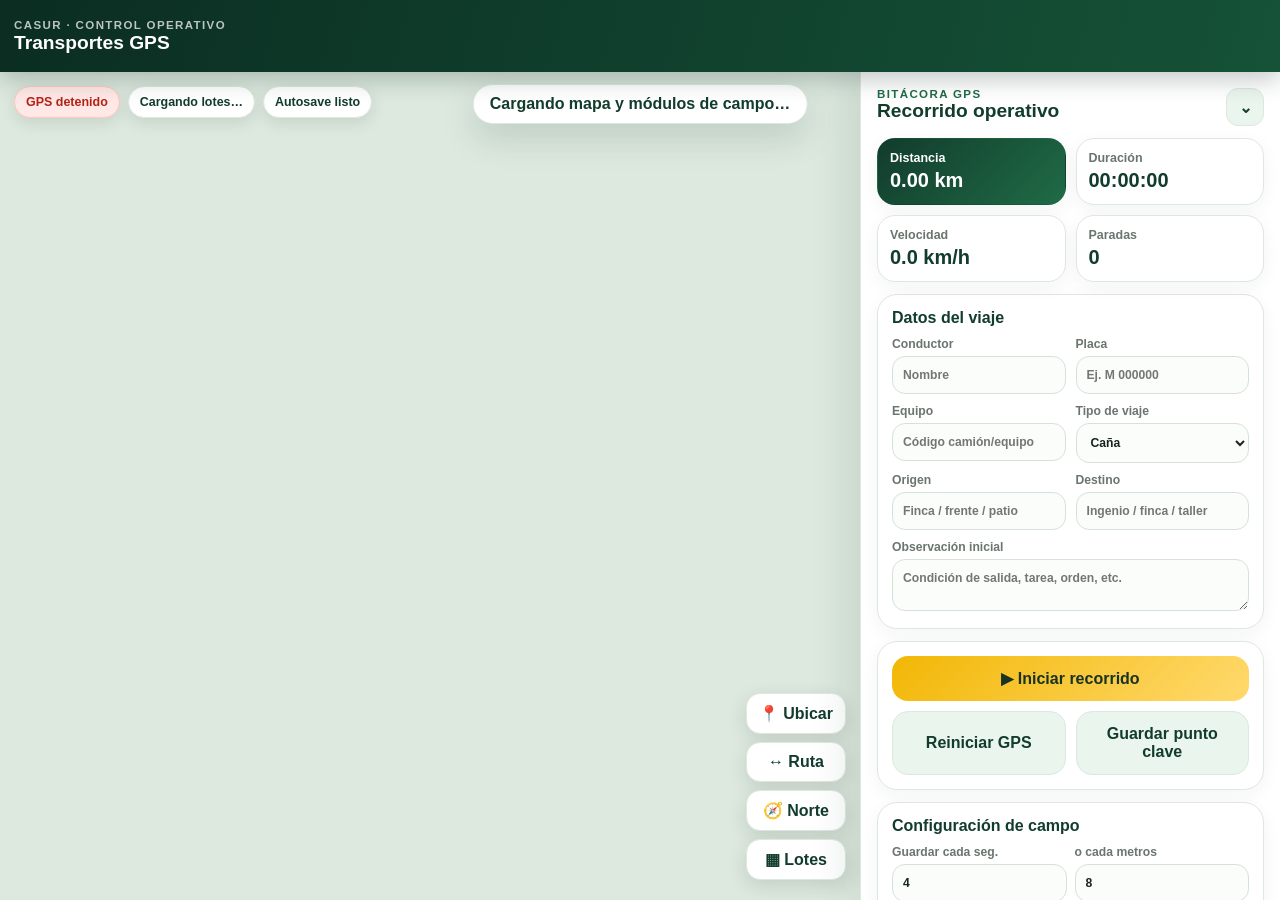
==== index.html @ 96053283 "Add files via upload" ====
<!doctype html>
<html lang="es">
<head>
  <meta charset="utf-8" />
  <meta name="viewport" content="width=device-width, initial-scale=1, viewport-fit=cover" />
  <meta name="theme-color" content="#123C2C" />
  <meta name="description" content="CASUR Transportes GPS · recorridos, lotes, fincas, paradas y reportes operativos." />
  <title>CASUR Transportes GPS</title>
  <link rel="manifest" href="manifest.json" />
  <link rel="icon" href="icons/favicon.png" />
  <link rel="apple-touch-icon" href="icons/icon-180.png" />
  <link rel="preconnect" href="https://unpkg.com" />
  <link rel="preconnect" href="https://cdn.jsdelivr.net" />
  <link rel="stylesheet" href="styles.css?v=2.0.0" />
  <script>
    window.CASUR_BOOT = { version: '2.0.0-robusta', build: 'CASUR_TRANSPORTES_GPS_V2_ROBUSTA' };
    function loadCss(url){ return new Promise(function(resolve){ var l=document.createElement('link'); l.rel='stylesheet'; l.href=url; l.onload=resolve; l.onerror=resolve; document.head.appendChild(l); }); }
    function loadScript(url, timeoutMs){
      return new Promise(function(resolve,reject){
        var done=false; var s=document.createElement('script'); s.src=url; s.async=false;
        var t=setTimeout(function(){ if(!done){ done=true; reject(new Error('timeout '+url)); } }, timeoutMs || 12000);
        s.onload=function(){ if(!done){ done=true; clearTimeout(t); resolve(); } };
        s.onerror=function(){ if(!done){ done=true; clearTimeout(t); reject(new Error('error '+url)); } };
        document.head.appendChild(s);
      });
    }
    async function casurLoadLibraries(){
      try { await loadCss('https://unpkg.com/leaflet@1.9.4/dist/leaflet.css'); }
      catch(e){ await loadCss('https://cdn.jsdelivr.net/npm/leaflet@1.9.4/dist/leaflet.css'); }
      try { await loadScript('https://unpkg.com/leaflet@1.9.4/dist/leaflet.js', 12000); }
      catch(e){ await loadScript('https://cdn.jsdelivr.net/npm/leaflet@1.9.4/dist/leaflet.js', 12000); }
      try { await loadScript('https://cdn.jsdelivr.net/npm/xlsx@0.18.5/dist/xlsx.full.min.js', 15000); }
      catch(e){ console.warn('SheetJS no disponible; se activará respaldo CSV/XLS HTML.', e); }
      try { await loadScript('app.js?v=2.0.0', 15000); }
      catch(e){ document.body.classList.add('boot-error'); document.getElementById('bootMsg').innerHTML = 'No se pudo cargar app.js. Revise conexión, caché o GitHub Pages.'; console.error(e); }
    }
    document.addEventListener('DOMContentLoaded', casurLoadLibraries);
  </script>
</head>
<body>
  <div id="appShell" class="app-shell">
    <header class="topbar">
      <div class="brand">
        <img src="assets/logo_casur.png" alt="CASUR" onerror="this.style.display='none'" />
        <div>
          <div class="eyebrow">CASUR · Control Operativo</div>
          <h1>Transportes GPS</h1>
        </div>
      </div>
      <button id="btnInstall" class="ghost-btn hidden" type="button">Instalar</button>
    </header>

    <div id="bootMsg" class="boot-msg">Cargando mapa y módulos de campo…</div>

    <main class="layout">
      <section class="map-wrap">
        <div id="map" class="map"></div>
        <div class="map-badges">
          <span id="gpsBadge" class="badge danger">GPS detenido</span>
          <span id="shapeBadge" class="badge neutral">Cargando lotes…</span>
          <span id="saveBadge" class="badge neutral">Autosave listo</span>
        </div>
        <div id="compassBox" class="compass-box hidden" aria-label="Referencia norte">
          <div class="compass-arrow">▲</div>
          <div>N</div>
        </div>
        <div class="map-actions">
          <button id="btnLocate" type="button">📍 Ubicar</button>
          <button id="btnFitRoute" type="button">↔ Ruta</button>
          <button id="btnToggleNorth" type="button">🧭 Norte</button>
          <button id="btnToggleLots" type="button">▦ Lotes</button>
        </div>
      </section>

      <aside id="controlPanel" class="panel">
        <div class="panel-grip" id="panelGrip"></div>
        <div class="panel-head">
          <div>
            <div class="eyebrow">Bitácora GPS</div>
            <h2>Recorrido operativo</h2>
          </div>
          <button id="btnCollapse" class="icon-btn" type="button">⌄</button>
        </div>

        <section class="status-grid">
          <article class="metric-card strong"><span>Distancia</span><b id="mDistance">0.00 km</b></article>
          <article class="metric-card"><span>Duración</span><b id="mDuration">00:00:00</b></article>
          <article class="metric-card"><span>Velocidad</span><b id="mSpeed">0.0 km/h</b></article>
          <article class="metric-card"><span>Paradas</span><b id="mStops">0</b></article>
        </section>

        <section class="form-card">
          <div class="section-title">Datos del viaje</div>
          <div class="form-grid">
            <label>Conductor<input id="driver" autocomplete="name" placeholder="Nombre" /></label>
            <label>Placa<input id="plate" placeholder="Ej. M 000000" /></label>
            <label>Equipo<input id="equipment" placeholder="Código camión/equipo" /></label>
            <label>Tipo de viaje<select id="tripType"><option>Caña</option><option>Insumos</option><option>Personal</option><option>Maquinaria</option><option>Otro</option></select></label>
            <label>Origen<input id="origin" placeholder="Finca / frente / patio" /></label>
            <label>Destino<input id="destination" placeholder="Ingenio / finca / taller" /></label>
            <label class="span2">Observación inicial<textarea id="initialNote" rows="2" placeholder="Condición de salida, tarea, orden, etc."></textarea></label>
          </div>
        </section>

        <section class="buttons-card">
          <button id="btnStart" class="primary-btn" type="button">▶ Iniciar recorrido</button>
          <button id="btnStop" class="danger-btn hidden" type="button">■ Finalizar recorrido</button>
          <button id="btnRestartGps" class="secondary-btn" type="button">Reiniciar GPS</button>
          <button id="btnSaveCheckpoint" class="secondary-btn" type="button">Guardar punto clave</button>
        </section>

        <section class="form-card">
          <div class="section-title">Configuración de campo</div>
          <div class="form-grid compact">
            <label>Guardar cada seg.<input id="cfgMinSec" type="number" min="2" max="30" step="1" value="4" /></label>
            <label>o cada metros<input id="cfgMinMeters" type="number" min="3" max="100" step="1" value="8" /></label>
            <label>Parada desde min.<input id="cfgStopMin" type="number" min="1" max="30" step="1" value="3" /></label>
            <label>Vel. parada km/h<input id="cfgStopSpeed" type="number" min="0" max="10" step="0.5" value="3" /></label>
            <label>Precisión baja m<input id="cfgBadAcc" type="number" min="20" max="300" step="5" value="60" /></label>
            <label>Alerta pausa min.<input id="cfgGapMin" type="number" min="1" max="60" step="1" value="3" /></label>
          </div>
        </section>

        <section class="summary-card">
          <div class="section-title">Resumen automático</div>
          <p id="autoReading">Inicie un recorrido para generar lectura operativa con distancia, paradas, lotes/fincas y calidad GPS.</p>
          <div id="contextBox" class="context-box">Referencia actual: sin punto GPS.</div>
        </section>

        <section class="exports-card">
          <button id="btnExcel" type="button">📘 Descargar Excel</button>
          <button id="btnReport" type="button">🖨 Reporte HTML</button>
          <button id="btnWhatsapp" type="button">WhatsApp</button>
          <button id="btnCard" type="button">Imagen resumen</button>
        </section>

        <section class="history-card">
          <div class="section-title row-title"><span>Historial local</span><button id="btnClearHistory" type="button">Borrar</button></div>
          <div id="historyList" class="history-list">Sin recorridos guardados.</div>
        </section>
      </aside>
    </main>

    <div id="activeBar" class="active-bar hidden">
      <b>GPS activo</b><span id="activeBarText">Recorrido en proceso</span><button id="btnStopBar" type="button">Finalizar</button>
    </div>

    <div id="toast" class="toast hidden"></div>
  </div>
</body>
</html>
---- styles.css ----
:root{
  --green-950:#0B2D22;
  --green-900:#123C2C;
  --green-800:#155237;
  --green-700:#1F6B46;
  --green-100:#EAF5EE;
  --gold:#F2B705;
  --gold-2:#FFE7A6;
  --ink:#17251E;
  --muted:#6A756E;
  --line:#DDE8E1;
  --danger:#B42318;
  --danger-bg:#FFE8E5;
  --ok:#177245;
  --ok-bg:#E8F6EE;
  --warn:#B7791F;
  --warn-bg:#FFF3D6;
  --card:#FFFFFF;
  --bg:#F5F8F5;
  --shadow:0 14px 34px rgba(12,45,34,.15);
  --radius:20px;
}
*{box-sizing:border-box}
html,body,#appShell{height:100%;min-height:100%}
body{margin:0;font-family:Inter,Segoe UI,Arial,sans-serif;background:var(--bg);color:var(--ink);overflow:hidden}
button,input,select,textarea{font:inherit}
button{cursor:pointer;touch-action:manipulation}
.hidden{display:none!important}
.topbar{height:72px;background:linear-gradient(105deg,var(--green-950),var(--green-800));color:#fff;display:flex;align-items:center;justify-content:space-between;padding:10px max(14px,env(safe-area-inset-left)) 10px max(14px,env(safe-area-inset-right));box-shadow:0 7px 24px rgba(8,35,27,.25);z-index:900;position:relative}
.brand{display:flex;align-items:center;gap:12px;min-width:0}.brand img{width:46px;height:46px;object-fit:contain;background:#fff;border-radius:12px;padding:4px}.eyebrow{font-size:.72rem;letter-spacing:.12em;text-transform:uppercase;color:rgba(255,255,255,.72);font-weight:800}.brand h1{font-size:1.2rem;margin:2px 0 0;font-weight:900;line-height:1.05}.ghost-btn{border:1px solid rgba(255,255,255,.35);color:#fff;background:rgba(255,255,255,.08);padding:9px 13px;border-radius:999px;font-weight:800}
.boot-msg{position:absolute;top:84px;left:50%;transform:translateX(-50%);background:#fff;border:1px solid var(--line);box-shadow:var(--shadow);border-radius:999px;padding:10px 16px;z-index:800;color:var(--green-900);font-weight:800}.boot-error .boot-msg{color:var(--danger);border-color:#ffc8c2;background:var(--danger-bg)}
.layout{height:calc(100% - 72px);display:grid;grid-template-columns:minmax(0,1fr) 420px;position:relative}.map-wrap{position:relative;height:100%;min-height:0}.map{height:100%;width:100%;background:#DDE9DF}.panel{height:100%;overflow:auto;background:rgba(255,255,255,.96);border-left:1px solid var(--line);box-shadow:-14px 0 36px rgba(17,52,38,.10);padding:16px 16px 98px;z-index:700}.panel-grip{display:none;width:48px;height:5px;border-radius:99px;background:#CEDBD3;margin:0 auto 9px}.panel-head{display:flex;align-items:flex-start;justify-content:space-between;gap:12px;margin-bottom:12px}.panel-head .eyebrow{color:var(--green-700)}.panel h2{margin:0;color:var(--green-900);font-size:1.2rem}.icon-btn{background:var(--green-100);border:1px solid var(--line);border-radius:12px;width:38px;height:38px;color:var(--green-900);font-weight:900}.status-grid{display:grid;grid-template-columns:1fr 1fr;gap:10px;margin-bottom:12px}.metric-card{background:#fff;border:1px solid var(--line);border-radius:18px;padding:12px;box-shadow:0 5px 18px rgba(12,45,34,.05)}.metric-card span{display:block;color:var(--muted);font-size:.78rem;font-weight:800}.metric-card b{display:block;color:var(--green-900);font-size:1.25rem;margin-top:4px}.metric-card.strong{background:linear-gradient(135deg,var(--green-900),var(--green-700));border-color:transparent}.metric-card.strong span,.metric-card.strong b{color:#fff}
.form-card,.buttons-card,.summary-card,.exports-card,.history-card{background:#fff;border:1px solid var(--line);border-radius:var(--radius);padding:14px;margin-bottom:12px;box-shadow:0 5px 18px rgba(12,45,34,.05)}.section-title{font-weight:900;color:var(--green-900);margin-bottom:10px}.form-grid{display:grid;grid-template-columns:1fr 1fr;gap:10px}.form-grid.compact{gap:8px}.form-grid label{font-size:.76rem;color:var(--muted);font-weight:800}.form-grid input,.form-grid select,.form-grid textarea{width:100%;margin-top:5px;border:1px solid #D7E1DA;border-radius:13px;padding:11px 10px;background:#FBFDFB;color:var(--ink);outline:none}.form-grid textarea{resize:vertical}.form-grid input:focus,.form-grid select:focus,.form-grid textarea:focus{border-color:var(--green-700);box-shadow:0 0 0 3px rgba(31,107,70,.13)}.span2{grid-column:1 / -1}.buttons-card{display:grid;grid-template-columns:1fr 1fr;gap:10px}.buttons-card button,.exports-card button{border:0;border-radius:16px;padding:13px 12px;font-weight:900}.primary-btn{grid-column:1 / -1;background:linear-gradient(135deg,var(--gold),#FFD96D);color:#193322}.danger-btn{grid-column:1 / -1;background:var(--danger);color:#fff}.secondary-btn{background:var(--green-100);color:var(--green-900);border:1px solid var(--line)!important}.exports-card{display:grid;grid-template-columns:1fr 1fr;gap:10px}.exports-card button{background:var(--green-900);color:#fff}.exports-card button:nth-child(2){background:var(--green-700)}.exports-card button:nth-child(3){background:#1FAF56}.exports-card button:nth-child(4){background:#243B53}.summary-card p{margin:.3rem 0 .8rem;color:#394840;line-height:1.4}.context-box{background:var(--green-100);border:1px solid #D7E7DC;color:var(--green-900);padding:10px;border-radius:14px;font-size:.86rem;font-weight:700}.row-title{display:flex;align-items:center;justify-content:space-between;gap:10px}.row-title button{border:1px solid #ffc8c2;background:var(--danger-bg);color:var(--danger);border-radius:999px;padding:7px 10px;font-weight:900}.history-list{display:flex;flex-direction:column;gap:8px;color:var(--muted);font-size:.88rem}.history-item{border:1px solid var(--line);background:#FBFDFB;border-radius:14px;padding:10px}.history-item b{color:var(--green-900)}.history-actions{display:flex;gap:8px;margin-top:8px;flex-wrap:wrap}.history-actions button{border:1px solid var(--line);background:#fff;color:var(--green-900);border-radius:999px;padding:6px 9px;font-size:.76rem;font-weight:900}.map-badges{position:absolute;top:14px;left:14px;right:14px;display:flex;gap:8px;flex-wrap:wrap;z-index:500;pointer-events:none}.badge{padding:8px 11px;border-radius:999px;background:#fff;border:1px solid var(--line);box-shadow:0 5px 16px rgba(0,0,0,.10);font-weight:900;font-size:.78rem}.badge.ok{background:var(--ok-bg);color:var(--ok);border-color:#BFE6CD}.badge.warn{background:var(--warn-bg);color:var(--warn);border-color:#FAD28B}.badge.danger{background:var(--danger-bg);color:var(--danger);border-color:#ffc8c2}.badge.neutral{color:var(--green-900)}.map-actions{position:absolute;right:14px;bottom:20px;display:flex;flex-direction:column;gap:8px;z-index:500}.map-actions button{border:1px solid var(--line);background:#fff;color:var(--green-900);box-shadow:0 6px 20px rgba(0,0,0,.12);border-radius:14px;padding:10px 12px;font-weight:900}.compass-box{position:absolute;left:16px;bottom:22px;z-index:501;background:#fff;border:1px solid var(--line);border-radius:16px;box-shadow:0 6px 20px rgba(0,0,0,.12);width:54px;height:66px;text-align:center;color:var(--green-900);font-weight:900;padding-top:7px}.compass-arrow{color:var(--danger);font-size:1.45rem;line-height:1}.active-bar{position:fixed;left:max(14px,env(safe-area-inset-left));right:max(14px,env(safe-area-inset-right));bottom:max(12px,env(safe-area-inset-bottom));background:linear-gradient(135deg,var(--green-950),var(--green-800));color:#fff;border-radius:22px;padding:11px 12px;display:grid;grid-template-columns:auto 1fr auto;gap:10px;align-items:center;box-shadow:0 16px 44px rgba(0,0,0,.26);z-index:980}.active-bar span{font-size:.84rem;opacity:.9;overflow:hidden;text-overflow:ellipsis;white-space:nowrap}.active-bar button{border:0;background:var(--gold);color:#163626;border-radius:999px;padding:9px 12px;font-weight:900}.toast{position:fixed;left:50%;bottom:88px;transform:translateX(-50%);max-width:min(92vw,500px);background:#16251D;color:#fff;padding:12px 15px;border-radius:18px;box-shadow:0 15px 45px rgba(0,0,0,.28);z-index:1000;font-weight:800;line-height:1.35}.leaflet-popup-content-wrapper{border-radius:16px}.route-arrow{font-size:18px;color:var(--green-950);text-shadow:0 1px 2px #fff}.vehicle-marker{width:28px;height:28px;border-radius:999px;background:var(--gold);border:3px solid var(--green-950);display:grid;place-items:center;box-shadow:0 4px 14px rgba(0,0,0,.25)}.vehicle-marker span{display:block;transform-origin:center;font-size:16px}.stop-marker{background:var(--danger);color:#fff;border-radius:999px;width:24px;height:24px;display:grid;place-items:center;border:2px solid #fff;box-shadow:0 3px 10px rgba(0,0,0,.25);font-size:12px;font-weight:900}.checkpoint-marker{background:#243B53;color:#fff;border-radius:999px;width:24px;height:24px;display:grid;place-items:center;border:2px solid #fff;box-shadow:0 3px 10px rgba(0,0,0,.25);font-size:12px}.start-marker{background:var(--ok);color:#fff}.end-marker{background:var(--danger);color:#fff}
@media (max-width: 900px){body{overflow:hidden}.layout{display:block;height:calc(100% - 72px)}.map-wrap{height:100%}.panel{position:fixed;left:0;right:0;bottom:0;height:54vh;border-left:0;border-top:1px solid var(--line);border-radius:26px 26px 0 0;padding:10px 13px 100px;transition:transform .25s ease;box-shadow:0 -16px 44px rgba(17,52,38,.16)}.panel.collapsed{transform:translateY(calc(100% - 74px))}.panel-grip{display:block}.status-grid{grid-template-columns:1fr 1fr 1fr 1fr;gap:6px}.metric-card{padding:8px;border-radius:14px}.metric-card span{font-size:.66rem}.metric-card b{font-size:.93rem}.form-grid{grid-template-columns:1fr 1fr}.buttons-card,.exports-card{grid-template-columns:1fr 1fr}.map-actions{bottom:calc(54vh + 18px)}.panel.collapsed ~ .active-bar{bottom:12px}.boot-msg{top:82px;width:calc(100% - 30px);text-align:center}.topbar{height:66px}.brand h1{font-size:1rem}.brand img{width:40px;height:40px}.layout{height:calc(100% - 66px)}}
@media (max-width: 520px){.form-grid{grid-template-columns:1fr}.span2{grid-column:auto}.status-grid{grid-template-columns:1fr 1fr}.panel{height:62vh}.map-actions{bottom:calc(62vh + 18px)}.map-badges{font-size:.74rem}.buttons-card,.exports-card{grid-template-columns:1fr}.active-bar{grid-template-columns:1fr auto}.active-bar b{grid-column:1}.active-bar span{grid-column:1}.active-bar button{grid-column:2;grid-row:1 / span 2}}
@media print{body{overflow:auto;background:#fff}.topbar,.panel,.map-actions,.map-badges,.active-bar,.toast,.boot-msg{display:none!important}.layout{display:block;height:auto}.map-wrap{height:650px;page-break-inside:avoid}.map{height:650px}.leaflet-control-container{display:none}}
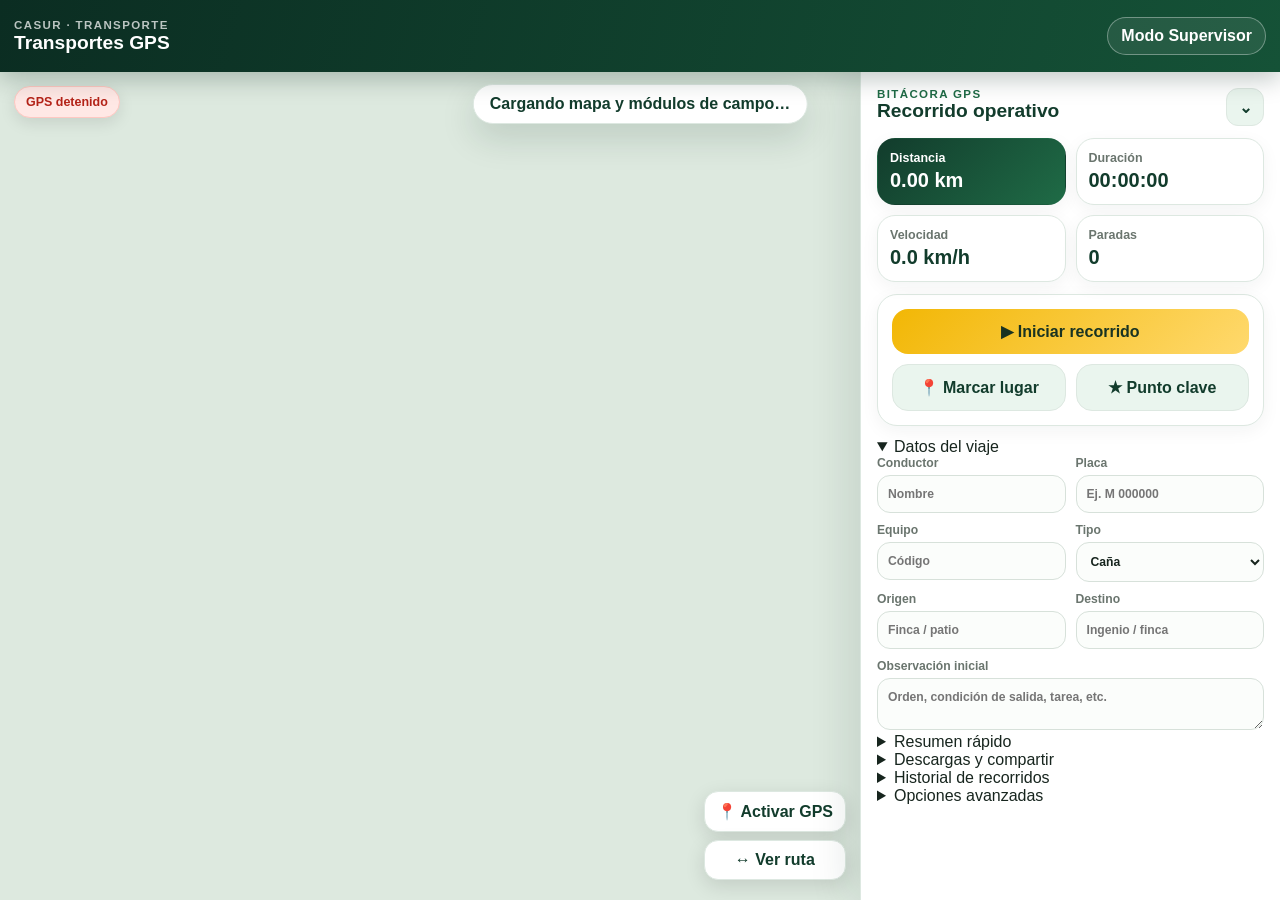
==== commit 1479f04a: "Add files via upload" ====
--- a/index.html
+++ b/index.html
@@ -4,16 +4,16 @@
   <meta charset="utf-8" />
   <meta name="viewport" content="width=device-width, initial-scale=1, viewport-fit=cover" />
   <meta name="theme-color" content="#123C2C" />
-  <meta name="description" content="CASUR Transportes GPS · recorridos, lotes, fincas, paradas y reportes operativos." />
+  <meta name="description" content="CASUR Transportes GPS · recorridos, lotes, fincas, paradas, referencias y reportes operativos." />
   <title>CASUR Transportes GPS</title>
   <link rel="manifest" href="manifest.json" />
   <link rel="icon" href="icons/favicon.png" />
   <link rel="apple-touch-icon" href="icons/icon-180.png" />
   <link rel="preconnect" href="https://unpkg.com" />
   <link rel="preconnect" href="https://cdn.jsdelivr.net" />
-  <link rel="stylesheet" href="styles.css?v=2.0.0" />
+  <link rel="stylesheet" href="styles.css?v=5.2.0" />
   <script>
-    window.CASUR_BOOT = { version: '2.0.0-robusta', build: 'CASUR_TRANSPORTES_GPS_V2_ROBUSTA' };
+    window.CASUR_BOOT = { version: '5.2.0-campo-limpio', build: 'CASUR_TRANSPORTES_GPS_V5_2_CAMPO_LIMPIO' };
     function loadCss(url){ return new Promise(function(resolve){ var l=document.createElement('link'); l.rel='stylesheet'; l.href=url; l.onload=resolve; l.onerror=resolve; document.head.appendChild(l); }); }
     function loadScript(url, timeoutMs){
       return new Promise(function(resolve,reject){
@@ -29,89 +29,124 @@
       catch(e){ await loadCss('https://cdn.jsdelivr.net/npm/leaflet@1.9.4/dist/leaflet.css'); }
       try { await loadScript('https://unpkg.com/leaflet@1.9.4/dist/leaflet.js', 12000); }
       catch(e){ await loadScript('https://cdn.jsdelivr.net/npm/leaflet@1.9.4/dist/leaflet.js', 12000); }
-      try { await loadScript('https://cdn.jsdelivr.net/npm/xlsx@0.18.5/dist/xlsx.full.min.js', 15000); }
-      catch(e){ console.warn('SheetJS no disponible; se activará respaldo CSV/XLS HTML.', e); }
-      try { await loadScript('app.js?v=2.0.0', 15000); }
+      try { await loadScript('https://cdn.jsdelivr.net/npm/xlsx-js-style@1.2.0/dist/xlsx.bundle.js', 15000); }
+      catch(e1){ try { await loadScript('https://cdn.jsdelivr.net/npm/xlsx@0.18.5/dist/xlsx.full.min.js', 15000); } catch(e2){ console.warn('SheetJS no disponible; se activará respaldo XLS HTML.', e2); } }
+      try { await loadScript('https://cdn.jsdelivr.net/npm/jspdf@2.5.1/dist/jspdf.umd.min.js', 15000); }
+      catch(eP){ try { await loadScript('https://unpkg.com/jspdf@2.5.1/dist/jspdf.umd.min.js', 15000); } catch(eP2){ console.warn('jsPDF no disponible; el PDF usará respaldo HTML imprimible.', eP2); } }
+      try { await loadScript('https://cdn.jsdelivr.net/npm/jspdf-autotable@3.8.2/dist/jspdf.plugin.autotable.min.js', 12000); }
+      catch(eA){ console.warn('autotable no disponible; el PDF usará tablas simples.', eA); }
+      try { await loadScript('app.js?v=5.2.0', 15000); }
       catch(e){ document.body.classList.add('boot-error'); document.getElementById('bootMsg').innerHTML = 'No se pudo cargar app.js. Revise conexión, caché o GitHub Pages.'; console.error(e); }
     }
     document.addEventListener('DOMContentLoaded', casurLoadLibraries);
   </script>
 </head>
-<body>
+<body class="mode-driver">
   <div id="appShell" class="app-shell">
     <header class="topbar">
       <div class="brand">
         <img src="assets/logo_casur.png" alt="CASUR" onerror="this.style.display='none'" />
         <div>
-          <div class="eyebrow">CASUR · Control Operativo</div>
+          <div class="eyebrow">CASUR · Transporte</div>
           <h1>Transportes GPS</h1>
         </div>
       </div>
-      <button id="btnInstall" class="ghost-btn hidden" type="button">Instalar</button>
+      <div class="top-actions"><button id="btnMode" class="ghost-btn mode-btn" type="button">Modo Supervisor</button><button id="btnInstall" class="ghost-btn hidden" type="button">Instalar</button></div>
     </header>
 
     <div id="bootMsg" class="boot-msg">Cargando mapa y módulos de campo…</div>
 
     <main class="layout">
-      <section class="map-wrap">
+      <section class="map-wrap" id="mapWrap">
         <div id="map" class="map"></div>
-        <div class="map-badges">
+        <div class="map-badges clean" aria-live="polite">
           <span id="gpsBadge" class="badge danger">GPS detenido</span>
-          <span id="shapeBadge" class="badge neutral">Cargando lotes…</span>
-          <span id="saveBadge" class="badge neutral">Autosave listo</span>
+          <span id="refBadge" class="badge neutral soft-hidden hidden" aria-hidden="true">Sin referencia</span>
         </div>
         <div id="compassBox" class="compass-box hidden" aria-label="Referencia norte">
           <div class="compass-arrow">▲</div>
           <div>N</div>
         </div>
-        <div class="map-actions">
-          <button id="btnLocate" type="button">📍 Ubicar</button>
-          <button id="btnFitRoute" type="button">↔ Ruta</button>
-          <button id="btnToggleNorth" type="button">🧭 Norte</button>
-          <button id="btnToggleLots" type="button">▦ Lotes</button>
+        <div class="map-actions clean-actions">
+          <button id="btnLocate" type="button">📍 Activar GPS</button>
+          <button id="btnFitRoute" type="button">↔ Ver ruta</button>
         </div>
       </section>
 
-      <aside id="controlPanel" class="panel">
-        <div class="panel-grip" id="panelGrip"></div>
-        <div class="panel-head">
+      <aside id="controlPanel" class="panel collapsed" aria-label="Bitácora de recorrido">
+        <div class="panel-grip" id="panelGrip" title="Abrir o cerrar bitácora"></div>
+        <div class="panel-head compact-head">
           <div>
             <div class="eyebrow">Bitácora GPS</div>
             <h2>Recorrido operativo</h2>
           </div>
-          <button id="btnCollapse" class="icon-btn" type="button">⌄</button>
+          <button id="btnCollapse" class="icon-btn" type="button" aria-label="Abrir o cerrar bitácora">⌄</button>
         </div>
 
-        <section class="status-grid">
+        <section class="status-grid compact-metrics">
           <article class="metric-card strong"><span>Distancia</span><b id="mDistance">0.00 km</b></article>
           <article class="metric-card"><span>Duración</span><b id="mDuration">00:00:00</b></article>
           <article class="metric-card"><span>Velocidad</span><b id="mSpeed">0.0 km/h</b></article>
           <article class="metric-card"><span>Paradas</span><b id="mStops">0</b></article>
         </section>
 
-        <section class="form-card">
-          <div class="section-title">Datos del viaje</div>
-          <div class="form-grid">
+        <section class="buttons-card flat main-actions">
+          <button id="btnStart" class="primary-btn" type="button">▶ Iniciar recorrido</button>
+          <button id="btnStop" class="danger-btn hidden" type="button">■ Finalizar recorrido</button>
+          <button id="btnMarkPlace" class="secondary-btn important" type="button">📍 Marcar lugar</button>
+          <button id="btnSaveCheckpoint" class="secondary-btn" type="button">★ Punto clave</button>
+        </section>
+
+        <details class="control-block" open>
+          <summary>Datos del viaje</summary>
+          <div class="form-grid compact-fields">
             <label>Conductor<input id="driver" autocomplete="name" placeholder="Nombre" /></label>
             <label>Placa<input id="plate" placeholder="Ej. M 000000" /></label>
-            <label>Equipo<input id="equipment" placeholder="Código camión/equipo" /></label>
-            <label>Tipo de viaje<select id="tripType"><option>Caña</option><option>Insumos</option><option>Personal</option><option>Maquinaria</option><option>Otro</option></select></label>
-            <label>Origen<input id="origin" placeholder="Finca / frente / patio" /></label>
-            <label>Destino<input id="destination" placeholder="Ingenio / finca / taller" /></label>
-            <label class="span2">Observación inicial<textarea id="initialNote" rows="2" placeholder="Condición de salida, tarea, orden, etc."></textarea></label>
+            <label>Equipo<input id="equipment" placeholder="Código" /></label>
+            <label>Tipo<select id="tripType"><option>Caña</option><option>Insumos</option><option>Personal</option><option>Maquinaria</option><option>Otro</option></select></label>
+            <label>Origen<input id="origin" placeholder="Finca / patio" /></label>
+            <label>Destino<input id="destination" placeholder="Ingenio / finca" /></label>
+            <label class="span2">Observación inicial<textarea id="initialNote" rows="2" placeholder="Orden, condición de salida, tarea, etc."></textarea></label>
           </div>
-        </section>
+        </details>
 
-        <section class="buttons-card">
-          <button id="btnStart" class="primary-btn" type="button">▶ Iniciar recorrido</button>
-          <button id="btnStop" class="danger-btn hidden" type="button">■ Finalizar recorrido</button>
-          <button id="btnRestartGps" class="secondary-btn" type="button">Reiniciar GPS</button>
-          <button id="btnSaveCheckpoint" class="secondary-btn" type="button">Guardar punto clave</button>
-        </section>
+        <details class="control-block">
+          <summary>Resumen rápido</summary>
+          <p id="autoReading">Active GPS e inicie un recorrido para generar lectura operativa.</p>
+          <div id="contextBox" class="context-box">Referencia actual: sin punto GPS.</div>
+        </details>
 
-        <section class="form-card">
-          <div class="section-title">Configuración de campo</div>
-          <div class="form-grid compact">
+        <details id="exportBlock" class="control-block">
+          <summary>Descargas y compartir</summary>
+          <div class="exports-card flat-exports">
+            <button id="btnPdf" type="button">📄 PDF del recorrido</button>
+            <button id="btnExcel" type="button">📘 Excel recorrido</button>
+            <button id="btnShare" type="button">📲 Compartir por WhatsApp</button>
+            <button id="btnReport" type="button">🖨 Imprimir</button>
+            <button id="btnCard" type="button">🖼 Imagen resumen</button>
+            <button id="btnWhatsapp" type="button">💬 Solo texto</button>
+          </div>
+          <div class="technical-note">“Compartir por WhatsApp” adjunta el PDF y el Excel directamente en teléfonos compatibles. Si el teléfono no permite adjuntar, la app descarga los archivos y abre WhatsApp con el resumen en texto para que los anexe.</div>
+        </details>
+
+        <details id="historyBlock" class="control-block supervisor-only">
+          <summary>Historial de recorridos</summary>
+          <div class="history-tools">
+            <button id="btnNewTrip" type="button">Nuevo recorrido</button>
+            <button id="btnExportAll" type="button">Excel consolidado</button>
+            <button id="btnClearHistory" type="button">Borrar historial</button>
+          </div>
+          <div id="historyList" class="history-list">Sin recorridos guardados.</div>
+        </details>
+
+        <details id="advancedBlock" class="control-block supervisor-only">
+          <summary>Opciones avanzadas</summary>
+          <div class="advanced-actions">
+            <button id="btnRestartGps" class="secondary-btn" type="button">Reiniciar GPS</button>
+            <button id="btnToggleNorth" class="secondary-btn" type="button">Mostrar norte</button>
+            <button id="btnToggleLots" class="secondary-btn" type="button">Mostrar/Ocultar lotes</button>
+          </div>
+          <div class="form-grid config-mini">
             <label>Guardar cada seg.<input id="cfgMinSec" type="number" min="2" max="30" step="1" value="4" /></label>
             <label>o cada metros<input id="cfgMinMeters" type="number" min="3" max="100" step="1" value="8" /></label>
             <label>Parada desde min.<input id="cfgStopMin" type="number" min="1" max="30" step="1" value="3" /></label>
@@ -119,25 +154,8 @@
             <label>Precisión baja m<input id="cfgBadAcc" type="number" min="20" max="300" step="5" value="60" /></label>
             <label>Alerta pausa min.<input id="cfgGapMin" type="number" min="1" max="60" step="1" value="3" /></label>
           </div>
-        </section>
-
-        <section class="summary-card">
-          <div class="section-title">Resumen automático</div>
-          <p id="autoReading">Inicie un recorrido para generar lectura operativa con distancia, paradas, lotes/fincas y calidad GPS.</p>
-          <div id="contextBox" class="context-box">Referencia actual: sin punto GPS.</div>
-        </section>
-
-        <section class="exports-card">
-          <button id="btnExcel" type="button">📘 Descargar Excel</button>
-          <button id="btnReport" type="button">🖨 Reporte HTML</button>
-          <button id="btnWhatsapp" type="button">WhatsApp</button>
-          <button id="btnCard" type="button">Imagen resumen</button>
-        </section>
-
-        <section class="history-card">
-          <div class="section-title row-title"><span>Historial local</span><button id="btnClearHistory" type="button">Borrar</button></div>
-          <div id="historyList" class="history-list">Sin recorridos guardados.</div>
-        </section>
+          <div class="technical-note">Opciones para supervisión. En modo conductor estas funciones permanecen ocultas para mantener la pantalla simple.</div>
+        </details>
       </aside>
     </main>
 
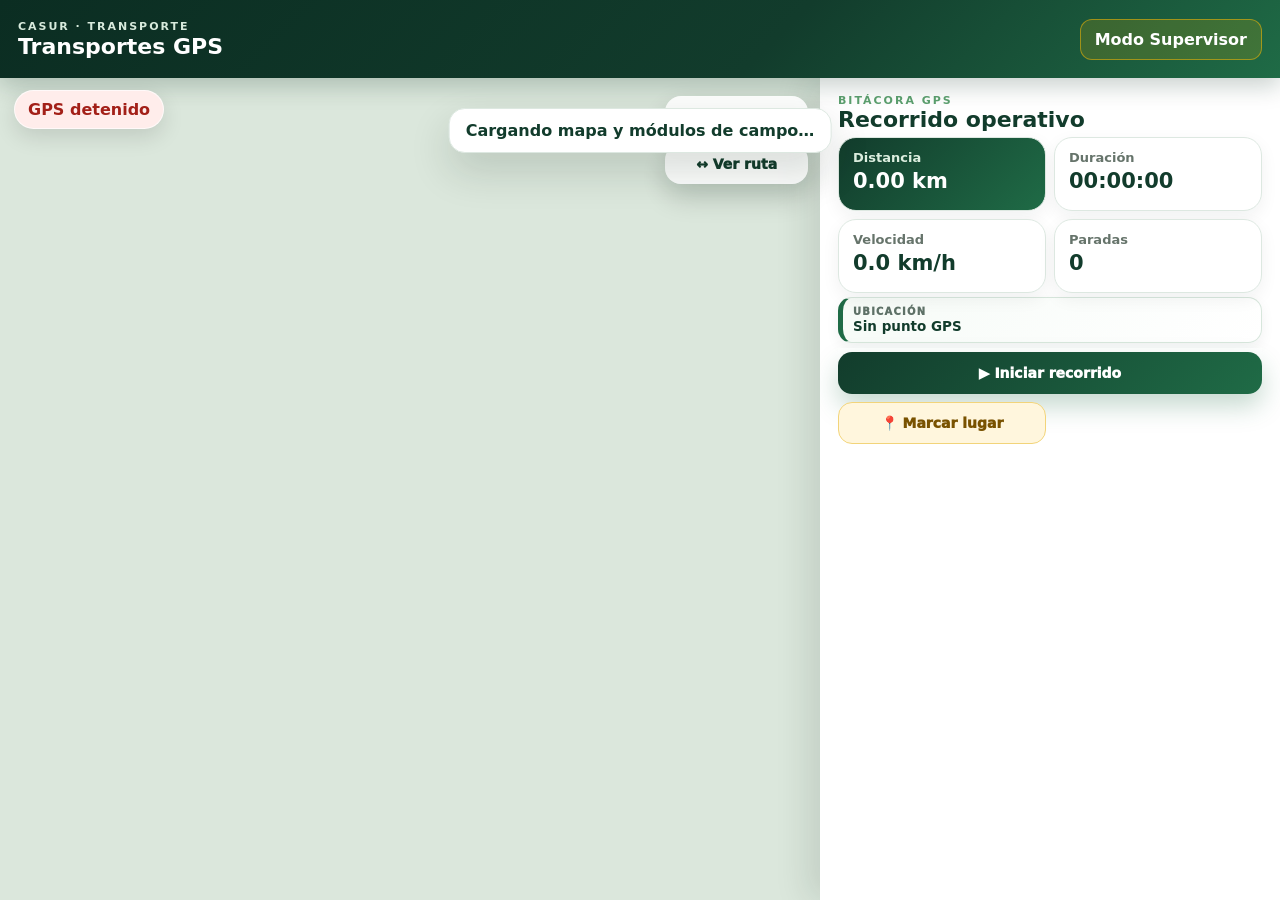
==== commit 75e60651: "Add files via upload" ====
--- a/index.html
+++ b/index.html
@@ -11,9 +11,9 @@
   <link rel="apple-touch-icon" href="icons/icon-180.png" />
   <link rel="preconnect" href="https://unpkg.com" />
   <link rel="preconnect" href="https://cdn.jsdelivr.net" />
-  <link rel="stylesheet" href="styles.css?v=5.2.0" />
+  <link rel="stylesheet" href="styles.css?v=5.4.0" />
   <script>
-    window.CASUR_BOOT = { version: '5.2.0-campo-limpio', build: 'CASUR_TRANSPORTES_GPS_V5_2_CAMPO_LIMPIO' };
+    window.CASUR_BOOT = { version: '5.4.0-referencia-actual', build: 'CASUR_TRANSPORTES_GPS_V5_4_REFERENCIA_ACTUAL' };
     function loadCss(url){ return new Promise(function(resolve){ var l=document.createElement('link'); l.rel='stylesheet'; l.href=url; l.onload=resolve; l.onerror=resolve; document.head.appendChild(l); }); }
     function loadScript(url, timeoutMs){
       return new Promise(function(resolve,reject){
@@ -35,7 +35,7 @@
       catch(eP){ try { await loadScript('https://unpkg.com/jspdf@2.5.1/dist/jspdf.umd.min.js', 15000); } catch(eP2){ console.warn('jsPDF no disponible; el PDF usará respaldo HTML imprimible.', eP2); } }
       try { await loadScript('https://cdn.jsdelivr.net/npm/jspdf-autotable@3.8.2/dist/jspdf.plugin.autotable.min.js', 12000); }
       catch(eA){ console.warn('autotable no disponible; el PDF usará tablas simples.', eA); }
-      try { await loadScript('app.js?v=5.2.0', 15000); }
+      try { await loadScript('app.js?v=5.4.0', 15000); }
       catch(e){ document.body.classList.add('boot-error'); document.getElementById('bootMsg').innerHTML = 'No se pudo cargar app.js. Revise conexión, caché o GitHub Pages.'; console.error(e); }
     }
     document.addEventListener('DOMContentLoaded', casurLoadLibraries);
@@ -90,6 +90,12 @@
           <article class="metric-card"><span>Paradas</span><b id="mStops">0</b></article>
         </section>
 
+        <div id="locationLine" class="location-line" aria-live="polite">
+          <span class="location-kicker">Ubicación</span>
+          <b>Sin punto GPS</b>
+          <small>Active GPS para mostrar finca, lote o referencia cercana.</small>
+        </div>
+
         <section class="buttons-card flat main-actions">
           <button id="btnStart" class="primary-btn" type="button">▶ Iniciar recorrido</button>
           <button id="btnStop" class="danger-btn hidden" type="button">■ Finalizar recorrido</button>
@@ -97,7 +103,11 @@
           <button id="btnSaveCheckpoint" class="secondary-btn" type="button">★ Punto clave</button>
         </section>
 
-        <details class="control-block" open>
+        <section id="driverGuide" class="driver-guide" aria-label="Guía rápida del conductor">
+          <b>Uso rápido:</b> llene conductor/placa, active GPS, inicie, finalice y descargue Excel/PDF.
+        </section>
+
+        <details id="tripDataBlock" class="control-block driver-main" open>
           <summary>Datos del viaje</summary>
           <div class="form-grid compact-fields">
             <label>Conductor<input id="driver" autocomplete="name" placeholder="Nombre" /></label>
@@ -110,13 +120,13 @@
           </div>
         </details>
 
-        <details class="control-block">
+        <details id="summaryBlock" class="control-block driver-main">
           <summary>Resumen rápido</summary>
           <p id="autoReading">Active GPS e inicie un recorrido para generar lectura operativa.</p>
           <div id="contextBox" class="context-box">Referencia actual: sin punto GPS.</div>
         </details>
 
-        <details id="exportBlock" class="control-block">
+        <details id="exportBlock" class="control-block driver-main">
           <summary>Descargas y compartir</summary>
           <div class="exports-card flat-exports">
             <button id="btnPdf" type="button">📄 PDF del recorrido</button>
--- a/styles.css
+++ b/styles.css
@@ -1,36 +1,223 @@
 :root{
-  --green-950:#0B2D22;
-  --green-900:#123C2C;
-  --green-800:#155237;
-  --green-700:#1F6B46;
-  --green-100:#EAF5EE;
-  --gold:#F2B705;
-  --gold-2:#FFE7A6;
-  --ink:#17251E;
-  --muted:#6A756E;
+  --casur-green:#123C2C;
+  --casur-green2:#1F6B46;
+  --casur-soft:#EAF5EE;
+  --casur-gold:#F2B705;
+  --casur-bg:#F6F8F5;
+  --casur-text:#10251B;
+  --muted:#66746B;
   --line:#DDE8E1;
   --danger:#B42318;
-  --danger-bg:#FFE8E5;
-  --ok:#177245;
-  --ok-bg:#E8F6EE;
   --warn:#B7791F;
-  --warn-bg:#FFF3D6;
-  --card:#FFFFFF;
-  --bg:#F5F8F5;
-  --shadow:0 14px 34px rgba(12,45,34,.15);
-  --radius:20px;
+  --shadow:0 18px 40px rgba(16,37,27,.16);
 }
 *{box-sizing:border-box}
-html,body,#appShell{height:100%;min-height:100%}
-body{margin:0;font-family:Inter,Segoe UI,Arial,sans-serif;background:var(--bg);color:var(--ink);overflow:hidden}
+html,body{margin:0;height:100%;font-family:Inter,system-ui,-apple-system,Segoe UI,Roboto,Arial,sans-serif;color:var(--casur-text);background:var(--casur-bg);overscroll-behavior:none}
 button,input,select,textarea{font:inherit}
 button{cursor:pointer;touch-action:manipulation}
 .hidden{display:none!important}
-.topbar{height:72px;background:linear-gradient(105deg,var(--green-950),var(--green-800));color:#fff;display:flex;align-items:center;justify-content:space-between;padding:10px max(14px,env(safe-area-inset-left)) 10px max(14px,env(safe-area-inset-right));box-shadow:0 7px 24px rgba(8,35,27,.25);z-index:900;position:relative}
-.brand{display:flex;align-items:center;gap:12px;min-width:0}.brand img{width:46px;height:46px;object-fit:contain;background:#fff;border-radius:12px;padding:4px}.eyebrow{font-size:.72rem;letter-spacing:.12em;text-transform:uppercase;color:rgba(255,255,255,.72);font-weight:800}.brand h1{font-size:1.2rem;margin:2px 0 0;font-weight:900;line-height:1.05}.ghost-btn{border:1px solid rgba(255,255,255,.35);color:#fff;background:rgba(255,255,255,.08);padding:9px 13px;border-radius:999px;font-weight:800}
-.boot-msg{position:absolute;top:84px;left:50%;transform:translateX(-50%);background:#fff;border:1px solid var(--line);box-shadow:var(--shadow);border-radius:999px;padding:10px 16px;z-index:800;color:var(--green-900);font-weight:800}.boot-error .boot-msg{color:var(--danger);border-color:#ffc8c2;background:var(--danger-bg)}
-.layout{height:calc(100% - 72px);display:grid;grid-template-columns:minmax(0,1fr) 420px;position:relative}.map-wrap{position:relative;height:100%;min-height:0}.map{height:100%;width:100%;background:#DDE9DF}.panel{height:100%;overflow:auto;background:rgba(255,255,255,.96);border-left:1px solid var(--line);box-shadow:-14px 0 36px rgba(17,52,38,.10);padding:16px 16px 98px;z-index:700}.panel-grip{display:none;width:48px;height:5px;border-radius:99px;background:#CEDBD3;margin:0 auto 9px}.panel-head{display:flex;align-items:flex-start;justify-content:space-between;gap:12px;margin-bottom:12px}.panel-head .eyebrow{color:var(--green-700)}.panel h2{margin:0;color:var(--green-900);font-size:1.2rem}.icon-btn{background:var(--green-100);border:1px solid var(--line);border-radius:12px;width:38px;height:38px;color:var(--green-900);font-weight:900}.status-grid{display:grid;grid-template-columns:1fr 1fr;gap:10px;margin-bottom:12px}.metric-card{background:#fff;border:1px solid var(--line);border-radius:18px;padding:12px;box-shadow:0 5px 18px rgba(12,45,34,.05)}.metric-card span{display:block;color:var(--muted);font-size:.78rem;font-weight:800}.metric-card b{display:block;color:var(--green-900);font-size:1.25rem;margin-top:4px}.metric-card.strong{background:linear-gradient(135deg,var(--green-900),var(--green-700));border-color:transparent}.metric-card.strong span,.metric-card.strong b{color:#fff}
-.form-card,.buttons-card,.summary-card,.exports-card,.history-card{background:#fff;border:1px solid var(--line);border-radius:var(--radius);padding:14px;margin-bottom:12px;box-shadow:0 5px 18px rgba(12,45,34,.05)}.section-title{font-weight:900;color:var(--green-900);margin-bottom:10px}.form-grid{display:grid;grid-template-columns:1fr 1fr;gap:10px}.form-grid.compact{gap:8px}.form-grid label{font-size:.76rem;color:var(--muted);font-weight:800}.form-grid input,.form-grid select,.form-grid textarea{width:100%;margin-top:5px;border:1px solid #D7E1DA;border-radius:13px;padding:11px 10px;background:#FBFDFB;color:var(--ink);outline:none}.form-grid textarea{resize:vertical}.form-grid input:focus,.form-grid select:focus,.form-grid textarea:focus{border-color:var(--green-700);box-shadow:0 0 0 3px rgba(31,107,70,.13)}.span2{grid-column:1 / -1}.buttons-card{display:grid;grid-template-columns:1fr 1fr;gap:10px}.buttons-card button,.exports-card button{border:0;border-radius:16px;padding:13px 12px;font-weight:900}.primary-btn{grid-column:1 / -1;background:linear-gradient(135deg,var(--gold),#FFD96D);color:#193322}.danger-btn{grid-column:1 / -1;background:var(--danger);color:#fff}.secondary-btn{background:var(--green-100);color:var(--green-900);border:1px solid var(--line)!important}.exports-card{display:grid;grid-template-columns:1fr 1fr;gap:10px}.exports-card button{background:var(--green-900);color:#fff}.exports-card button:nth-child(2){background:var(--green-700)}.exports-card button:nth-child(3){background:#1FAF56}.exports-card button:nth-child(4){background:#243B53}.summary-card p{margin:.3rem 0 .8rem;color:#394840;line-height:1.4}.context-box{background:var(--green-100);border:1px solid #D7E7DC;color:var(--green-900);padding:10px;border-radius:14px;font-size:.86rem;font-weight:700}.row-title{display:flex;align-items:center;justify-content:space-between;gap:10px}.row-title button{border:1px solid #ffc8c2;background:var(--danger-bg);color:var(--danger);border-radius:999px;padding:7px 10px;font-weight:900}.history-list{display:flex;flex-direction:column;gap:8px;color:var(--muted);font-size:.88rem}.history-item{border:1px solid var(--line);background:#FBFDFB;border-radius:14px;padding:10px}.history-item b{color:var(--green-900)}.history-actions{display:flex;gap:8px;margin-top:8px;flex-wrap:wrap}.history-actions button{border:1px solid var(--line);background:#fff;color:var(--green-900);border-radius:999px;padding:6px 9px;font-size:.76rem;font-weight:900}.map-badges{position:absolute;top:14px;left:14px;right:14px;display:flex;gap:8px;flex-wrap:wrap;z-index:500;pointer-events:none}.badge{padding:8px 11px;border-radius:999px;background:#fff;border:1px solid var(--line);box-shadow:0 5px 16px rgba(0,0,0,.10);font-weight:900;font-size:.78rem}.badge.ok{background:var(--ok-bg);color:var(--ok);border-color:#BFE6CD}.badge.warn{background:var(--warn-bg);color:var(--warn);border-color:#FAD28B}.badge.danger{background:var(--danger-bg);color:var(--danger);border-color:#ffc8c2}.badge.neutral{color:var(--green-900)}.map-actions{position:absolute;right:14px;bottom:20px;display:flex;flex-direction:column;gap:8px;z-index:500}.map-actions button{border:1px solid var(--line);background:#fff;color:var(--green-900);box-shadow:0 6px 20px rgba(0,0,0,.12);border-radius:14px;padding:10px 12px;font-weight:900}.compass-box{position:absolute;left:16px;bottom:22px;z-index:501;background:#fff;border:1px solid var(--line);border-radius:16px;box-shadow:0 6px 20px rgba(0,0,0,.12);width:54px;height:66px;text-align:center;color:var(--green-900);font-weight:900;padding-top:7px}.compass-arrow{color:var(--danger);font-size:1.45rem;line-height:1}.active-bar{position:fixed;left:max(14px,env(safe-area-inset-left));right:max(14px,env(safe-area-inset-right));bottom:max(12px,env(safe-area-inset-bottom));background:linear-gradient(135deg,var(--green-950),var(--green-800));color:#fff;border-radius:22px;padding:11px 12px;display:grid;grid-template-columns:auto 1fr auto;gap:10px;align-items:center;box-shadow:0 16px 44px rgba(0,0,0,.26);z-index:980}.active-bar span{font-size:.84rem;opacity:.9;overflow:hidden;text-overflow:ellipsis;white-space:nowrap}.active-bar button{border:0;background:var(--gold);color:#163626;border-radius:999px;padding:9px 12px;font-weight:900}.toast{position:fixed;left:50%;bottom:88px;transform:translateX(-50%);max-width:min(92vw,500px);background:#16251D;color:#fff;padding:12px 15px;border-radius:18px;box-shadow:0 15px 45px rgba(0,0,0,.28);z-index:1000;font-weight:800;line-height:1.35}.leaflet-popup-content-wrapper{border-radius:16px}.route-arrow{font-size:18px;color:var(--green-950);text-shadow:0 1px 2px #fff}.vehicle-marker{width:28px;height:28px;border-radius:999px;background:var(--gold);border:3px solid var(--green-950);display:grid;place-items:center;box-shadow:0 4px 14px rgba(0,0,0,.25)}.vehicle-marker span{display:block;transform-origin:center;font-size:16px}.stop-marker{background:var(--danger);color:#fff;border-radius:999px;width:24px;height:24px;display:grid;place-items:center;border:2px solid #fff;box-shadow:0 3px 10px rgba(0,0,0,.25);font-size:12px;font-weight:900}.checkpoint-marker{background:#243B53;color:#fff;border-radius:999px;width:24px;height:24px;display:grid;place-items:center;border:2px solid #fff;box-shadow:0 3px 10px rgba(0,0,0,.25);font-size:12px}.start-marker{background:var(--ok);color:#fff}.end-marker{background:var(--danger);color:#fff}
-@media (max-width: 900px){body{overflow:hidden}.layout{display:block;height:calc(100% - 72px)}.map-wrap{height:100%}.panel{position:fixed;left:0;right:0;bottom:0;height:54vh;border-left:0;border-top:1px solid var(--line);border-radius:26px 26px 0 0;padding:10px 13px 100px;transition:transform .25s ease;box-shadow:0 -16px 44px rgba(17,52,38,.16)}.panel.collapsed{transform:translateY(calc(100% - 74px))}.panel-grip{display:block}.status-grid{grid-template-columns:1fr 1fr 1fr 1fr;gap:6px}.metric-card{padding:8px;border-radius:14px}.metric-card span{font-size:.66rem}.metric-card b{font-size:.93rem}.form-grid{grid-template-columns:1fr 1fr}.buttons-card,.exports-card{grid-template-columns:1fr 1fr}.map-actions{bottom:calc(54vh + 18px)}.panel.collapsed ~ .active-bar{bottom:12px}.boot-msg{top:82px;width:calc(100% - 30px);text-align:center}.topbar{height:66px}.brand h1{font-size:1rem}.brand img{width:40px;height:40px}.layout{height:calc(100% - 66px)}}
-@media (max-width: 520px){.form-grid{grid-template-columns:1fr}.span2{grid-column:auto}.status-grid{grid-template-columns:1fr 1fr}.panel{height:62vh}.map-actions{bottom:calc(62vh + 18px)}.map-badges{font-size:.74rem}.buttons-card,.exports-card{grid-template-columns:1fr}.active-bar{grid-template-columns:1fr auto}.active-bar b{grid-column:1}.active-bar span{grid-column:1}.active-bar button{grid-column:2;grid-row:1 / span 2}}
-@media print{body{overflow:auto;background:#fff}.topbar,.panel,.map-actions,.map-badges,.active-bar,.toast,.boot-msg{display:none!important}.layout{display:block;height:auto}.map-wrap{height:650px;page-break-inside:avoid}.map{height:650px}.leaflet-control-container{display:none}}
+.app-shell{min-height:100svh;display:flex;flex-direction:column;background:linear-gradient(180deg,#F7FBF8 0%,#F2F6F0 100%)}
+.topbar{height:84px;display:flex;align-items:center;justify-content:space-between;padding:12px 18px;background:linear-gradient(135deg,#0B2D22,#123C2C 60%,#1F6B46);color:#fff;box-shadow:0 8px 22px rgba(10,45,34,.22);z-index:30}
+.compact-topbar{height:78px;padding-top:calc(10px + env(safe-area-inset-top));}
+.brand{display:flex;gap:12px;align-items:center;min-width:0}.brand img{width:56px;height:56px;object-fit:contain;background:#fff;border-radius:16px;padding:5px;box-shadow:0 8px 18px rgba(0,0,0,.18)}
+.eyebrow{text-transform:uppercase;letter-spacing:.18em;font-size:11px;font-weight:900;color:#5CA06F}.topbar .eyebrow{color:#D7EADC}.brand h1{margin:2px 0 0;font-size:22px;line-height:1.05;color:#fff}.ghost-btn{border:1px solid rgba(255,255,255,.45);background:rgba(255,255,255,.12);color:#fff;border-radius:12px;padding:10px 14px;font-weight:800}.boot-msg{position:absolute;z-index:999;left:50%;top:108px;transform:translateX(-50%);background:#fff;border:1px solid var(--line);box-shadow:var(--shadow);border-radius:16px;padding:12px 16px;color:var(--casur-green);font-weight:800}.layout{position:relative;flex:1;min-height:0}.map-wrap{position:absolute;inset:0}.map{height:100%;width:100%;background:#dbe7dc}.leaflet-control-container .leaflet-top.leaflet-right{top:84px}.leaflet-control-layers{border-radius:14px!important;box-shadow:var(--shadow)!important;border:0!important}.leaflet-control-zoom{margin-left:16px!important;margin-bottom:80px!important}.leaflet-control-zoom a{width:42px!important;height:42px!important;line-height:42px!important;font-size:24px!important}.map-badges{position:absolute;z-index:480;left:14px;top:14px;display:flex;gap:8px;flex-wrap:wrap;max-width:calc(100% - 28px);pointer-events:none}.map-badges.clean{top:12px}.badge{display:inline-flex;align-items:center;min-height:38px;border-radius:999px;padding:9px 13px;font-weight:900;box-shadow:0 8px 22px rgba(0,0,0,.12);border:1px solid rgba(255,255,255,.7);background:#fff;max-width:92vw;white-space:nowrap;overflow:hidden;text-overflow:ellipsis}.badge.ok{background:#EAF7ED;color:#126C39}.badge.warn{background:#FFF6DF;color:#8A5B00}.badge.danger{background:#FFEDEB;color:#A32018}.badge.neutral{background:#fff;color:#123C2C}.map-actions{position:absolute;z-index:500;right:12px;top:96px;display:flex;flex-direction:column;gap:10px}.clean-actions{top:76px}.map-actions button{border:0;background:rgba(255,255,255,.96);color:#123C2C;border-radius:18px;padding:14px 18px;font-weight:950;font-size:16px;box-shadow:0 12px 28px rgba(16,37,27,.2);min-width:112px}.compass-box{position:absolute;z-index:450;right:16px;top:178px;background:#fff;border-radius:18px;padding:10px 13px;text-align:center;box-shadow:var(--shadow);font-weight:900;color:#123C2C}.compass-arrow{color:#B42318;font-size:22px;line-height:18px}.panel{position:absolute;z-index:600;left:0;right:0;bottom:0;max-height:64svh;background:rgba(255,255,255,.97);backdrop-filter:blur(16px);border-radius:28px 28px 0 0;box-shadow:0 -18px 48px rgba(16,37,27,.20);padding:12px 16px 96px;overflow:auto;transition:max-height .25s ease,transform .25s ease}.panel.panel-compact{max-height:60svh;padding-bottom:90px}.panel.collapsed{max-height:236px;overflow:hidden}.panel-grip{width:72px;height:6px;border-radius:99px;background:#CFDDD5;margin:0 auto 10px}.panel-head{display:flex;align-items:center;justify-content:space-between;gap:12px;margin-bottom:12px}.compact-head{margin-bottom:10px}.panel h2{font-size:24px;line-height:1;margin:2px 0 0;color:#123C2C}.icon-btn{width:56px;height:56px;border-radius:16px;border:1px solid var(--line);background:#F0F8F2;color:#123C2C;font-size:22px;font-weight:900}.status-grid{display:grid;grid-template-columns:1fr 1fr;gap:10px;margin-bottom:12px}.compact-metrics{gap:8px}.metric-card{border:1px solid var(--line);background:#fff;border-radius:18px;padding:12px 14px;box-shadow:0 6px 18px rgba(16,37,27,.06);min-height:74px}.metric-card.strong{background:linear-gradient(135deg,#123C2C,#1F6B46);color:#fff}.metric-card span{display:block;color:var(--muted);font-size:13px;font-weight:900;margin-bottom:4px}.metric-card.strong span{color:#DCEEDF}.metric-card b{font-size:21px;color:#123C2C}.metric-card.strong b{color:#fff}.buttons-card,.form-card,.summary-card,.exports-card,.history-card{background:#fff;border:1px solid var(--line);border-radius:22px;padding:14px;margin-bottom:12px;box-shadow:0 8px 24px rgba(16,37,27,.06)}.flat{border:0;box-shadow:none;border-radius:0;padding:10px 0 0;margin:0;background:transparent}.main-actions{display:grid;grid-template-columns:1fr 1fr;gap:10px}.main-actions .primary-btn,.main-actions .danger-btn{grid-column:1 / -1}.primary-btn,.danger-btn,.secondary-btn,.exports-card button,.history-actions button{border:0;border-radius:18px;padding:15px 16px;font-weight:950;font-size:16px}.primary-btn{background:linear-gradient(135deg,#123C2C,#1F6B46);color:#fff;box-shadow:0 12px 26px rgba(31,107,70,.26)}.danger-btn{background:linear-gradient(135deg,#9E1C13,#D83B2F);color:#fff;box-shadow:0 12px 26px rgba(184,35,24,.24)}.secondary-btn{background:#F1F7F3;color:#123C2C;border:1px solid #D6E6DC}.secondary-btn.important{background:#FFF6DD;color:#795200;border-color:#F2D47A}.section-title{font-weight:950;color:#123C2C;font-size:17px;margin-bottom:10px}.form-grid{display:grid;grid-template-columns:1fr 1fr;gap:12px}.form-grid.compact-fields{gap:10px}.form-grid label{font-weight:850;color:var(--muted);font-size:13px}.form-grid input,.form-grid select,.form-grid textarea{display:block;width:100%;margin-top:6px;border:1px solid #D7E1DA;background:#FBFDFB;border-radius:16px;padding:13px 14px;min-height:48px;color:#10251B;font-weight:750;outline:none}.form-grid textarea{resize:vertical;min-height:70px}.form-grid input:focus,.form-grid select:focus,.form-grid textarea:focus{border-color:#1F6B46;box-shadow:0 0 0 3px rgba(31,107,70,.12)}.span2{grid-column:1 / -1}.control-block{border:1px solid var(--line);border-radius:20px;background:#fff;padding:0 14px 12px;margin-bottom:10px;box-shadow:0 6px 20px rgba(16,37,27,.05)}.control-block summary{font-size:17px;font-weight:950;color:#123C2C;padding:15px 0;list-style:none;display:flex;align-items:center;justify-content:space-between}.control-block summary::-webkit-details-marker{display:none}.control-block summary::after{content:'+';display:grid;place-items:center;width:34px;height:34px;border-radius:12px;background:#F0F8F2;color:#123C2C}.control-block[open] summary::after{content:'−'}.context-box{background:#F1F7F3;border:1px solid #D7E6DC;border-radius:16px;padding:12px;color:#123C2C;font-weight:850;line-height:1.35}.summary-card p{margin:0 0 10px;line-height:1.42;color:#263C31;font-weight:720}.exports-card{display:grid;grid-template-columns:1fr 1fr;gap:10px}.exports-card button{background:#123C2C;color:#fff}.exports-card button:nth-child(2){background:#1F6B46}.exports-card button:nth-child(3),.exports-card button:nth-child(4){background:#F1F7F3;color:#123C2C;border:1px solid #D7E6DC}.compact-buttons{display:grid;grid-template-columns:1fr;gap:8px}.config-mini{grid-template-columns:1fr 1fr}.config-mini input{min-height:42px;padding:10px 12px}.row-title{display:flex;align-items:center;justify-content:space-between}.row-title button{border:0;border-radius:12px;background:#FFEDEB;color:#A32018;font-weight:900;padding:8px 10px}.history-list{display:grid;gap:10px}.history-item{background:#F8FBF9;border:1px solid #DDE8E1;border-radius:16px;padding:12px;line-height:1.4}.history-actions{display:flex;flex-wrap:wrap;gap:8px;margin-top:8px}.history-actions button{padding:8px 10px;border-radius:10px;background:#EAF5EE;color:#123C2C;font-size:12px}.active-bar{position:fixed;z-index:900;left:10px;right:10px;bottom:calc(10px + env(safe-area-inset-bottom));display:flex;align-items:center;gap:10px;background:linear-gradient(135deg,#123C2C,#1F6B46);color:#fff;border-radius:22px;padding:10px 10px 10px 16px;box-shadow:0 12px 32px rgba(0,0,0,.28)}.active-bar b{font-size:15px}.active-bar span{flex:1;font-size:12px;color:#E8F6ED}.active-bar button{border:0;background:#FFEDEB;color:#A32018;font-weight:950;border-radius:16px;padding:12px 14px}.toast{position:fixed;z-index:1000;left:16px;right:16px;bottom:calc(84px + env(safe-area-inset-bottom));background:#10251B;color:#fff;border-radius:18px;padding:14px 16px;font-weight:850;box-shadow:0 15px 38px rgba(0,0,0,.32);line-height:1.35}.route-arrow{width:20px;height:20px;display:grid;place-items:center;color:#F2B705;text-shadow:0 1px 2px rgba(0,0,0,.8);font-size:19px}.vehicle-marker{width:32px;height:32px;border-radius:50%;display:grid;place-items:center;background:#123C2C;color:#F2B705;border:3px solid #fff;box-shadow:0 4px 14px rgba(0,0,0,.32)}.vehicle-marker span{display:block;font-size:18px}.stop-marker,.checkpoint-marker,.ref-marker{width:26px;height:26px;border-radius:50%;display:grid;place-items:center;background:#B7791F;color:#fff;border:3px solid #fff;font-weight:950;box-shadow:0 4px 12px rgba(0,0,0,.25)}.start-marker{background:#177245}.end-marker{background:#B42318}.checkpoint-marker{background:#123C2C;color:#F2B705}.ref-marker{background:#1F6B46;color:#fff;font-size:15px}.leaflet-popup-content{font-size:13px;line-height:1.35}.boot-error .boot-msg{background:#FFEDEB;color:#A32018;border-color:#F7B4AD}
+@media (min-width:900px){.layout{display:grid;grid-template-columns:1fr 420px}.map-wrap{position:relative;min-height:calc(100svh - 78px)}.panel{position:relative;max-height:none;border-radius:0;padding:18px 18px 36px;overflow:auto}.panel.collapsed{max-height:none}.panel-grip,.icon-btn{display:none}.active-bar{left:22px;right:auto;width:560px}.map-actions{top:18px}.leaflet-control-container .leaflet-top.leaflet-right{top:12px}.map-badges{top:14px}.clean-actions{top:68px}}
+@media (max-width:520px){.topbar{height:72px;padding:9px 14px}.brand img{width:48px;height:48px;border-radius:14px}.brand h1{font-size:21px}.topbar .eyebrow{font-size:10px;letter-spacing:.14em}.map-badges{left:12px;top:10px}.badge{min-height:36px;padding:8px 12px;font-size:13px}.map-actions.clean-actions{right:10px;top:64px}.map-actions button{min-width:96px;font-size:14px;padding:12px 14px;border-radius:16px}.panel.panel-compact{max-height:63svh;border-radius:26px 26px 0 0;padding:10px 14px 88px}.panel.collapsed{max-height:236px}.panel h2{font-size:22px}.metric-card{padding:10px 12px;min-height:68px}.metric-card span{font-size:12px}.metric-card b{font-size:19px}.main-actions{grid-template-columns:1fr 1fr}.primary-btn,.danger-btn,.secondary-btn{font-size:15px;padding:14px 12px}.control-block summary{font-size:16px}.form-grid{grid-template-columns:1fr}.config-mini{grid-template-columns:1fr 1fr}.exports-card{grid-template-columns:1fr}.leaflet-control-zoom{margin-bottom:118px!important}}
+
+/* ================== V4 · Limpieza UX móvil + multirecorrido ================== */
+body.panel-open .leaflet-control-zoom{opacity:.24;transition:opacity .2s ease;}
+body.panel-open .leaflet-control-zoom:hover{opacity:.70;}
+.technical-badge{display:none!important;}
+.soft-hidden{display:none!important;}
+.map-actions.clean-actions{right:12px;top:86px;gap:8px;}
+.map-actions.clean-actions button{min-width:auto;padding:12px 14px;font-size:14px;border-radius:16px;background:rgba(255,255,255,.92);}
+.panel{max-height:82svh;}
+.panel.collapsed{max-height:174px;overflow:hidden;}
+.panel:not(.collapsed){max-height:88svh;}
+.panel.expanded{max-height:88svh;}
+.panel-head h2{font-size:22px;}
+.buttons-card.flat.main-actions{position:sticky;top:0;z-index:2;background:rgba(255,255,255,.97);backdrop-filter:blur(10px);padding:8px 0 12px;margin-bottom:8px;}
+.main-actions{grid-template-columns:1fr 1fr;}
+.main-actions .primary-btn,.main-actions .danger-btn{grid-column:1/-1;min-height:58px;font-size:17px;}
+.control-block{margin-bottom:9px;}
+.control-block > p{margin-top:0;line-height:1.38;font-weight:720;color:#263C31;}
+.flat-exports{box-shadow:none;border:0;padding:0;margin:0;}
+.history-tools{display:grid;grid-template-columns:1fr 1fr;gap:8px;margin-bottom:10px;}
+.history-tools button{border:0;border-radius:14px;background:#F1F7F3;color:#123C2C;font-weight:950;padding:12px 10px;}
+.history-tools button:last-child{grid-column:1/-1;background:#FFEDEB;color:#A32018;}
+.advanced-actions{display:grid;grid-template-columns:1fr;gap:8px;margin-bottom:10px;}
+.technical-note{font-size:12px;color:#66746B;line-height:1.35;margin-top:10px;background:#F7FAF8;border:1px solid #DDE8E1;border-radius:12px;padding:10px;}
+.history-item .sync-chip{display:inline-flex;margin-top:5px;border-radius:999px;background:#FFF6DF;color:#795200;font-size:11px;font-weight:950;padding:4px 8px;}
+.history-item .sync-chip.ok{background:#EAF7ED;color:#126C39;}
+.history-actions button.danger-mini{background:#FFEDEB;color:#A32018;}
+
+@media (max-width:520px){
+  .topbar{height:68px;}
+  .brand img{width:44px;height:44px;}
+  .brand h1{font-size:20px;}
+  .map-badges.clean{left:10px;top:8px;}
+  .badge{font-size:12px;min-height:32px;padding:7px 10px;}
+  .map-actions.clean-actions{top:58px;right:9px;}
+  .map-actions.clean-actions button{font-size:13px;padding:10px 12px;box-shadow:0 8px 20px rgba(16,37,27,.16);}
+  .panel{padding:9px 12px 86px;border-radius:24px 24px 0 0;}
+  .panel.collapsed{max-height:166px;}
+  .panel:not(.collapsed){max-height:88svh;}
+  .panel-head{margin-bottom:7px;}
+  .panel-head h2{font-size:20px;}
+  .panel-grip{width:64px;height:5px;margin-bottom:8px;}
+  .status-grid{grid-template-columns:repeat(4,1fr);gap:6px;margin-bottom:7px;}
+  .metric-card{min-height:58px;border-radius:14px;padding:8px 7px;}
+  .metric-card span{font-size:10.5px;margin-bottom:3px;}
+  .metric-card b{font-size:15px;line-height:1.05;}
+  .buttons-card.flat.main-actions{grid-template-columns:1fr 1fr;gap:8px;}
+  .main-actions .primary-btn,.main-actions .danger-btn{min-height:56px;font-size:16px;}
+  .secondary-btn.important,.secondary-btn{font-size:14px;padding:12px 10px;}
+  .control-block{border-radius:17px;padding:0 12px 10px;}
+  .control-block summary{font-size:15px;padding:12px 0;}
+  .control-block summary::after{width:30px;height:30px;border-radius:10px;}
+  .form-grid{gap:9px;}
+  .form-grid input,.form-grid select,.form-grid textarea{min-height:44px;padding:10px 12px;border-radius:13px;}
+  .exports-card{grid-template-columns:1fr 1fr;}
+  .exports-card button{font-size:14px;padding:12px 10px;border-radius:14px;}
+  .history-tools{grid-template-columns:1fr;}
+  .leaflet-control-zoom{margin-bottom:112px!important;}
+}
+
+@media (min-width:900px){
+  .layout{display:grid;grid-template-columns:minmax(0,1fr) 440px;height:calc(100svh - 84px);min-height:0;}
+  .map-wrap{position:relative;min-height:0;height:100%;}
+  .panel{position:relative;z-index:20;max-height:calc(100svh - 84px)!important;height:calc(100svh - 84px);border-radius:0;padding:16px 18px 30px;overflow-y:auto;overflow-x:hidden;box-shadow:-12px 0 32px rgba(16,37,27,.12);}
+  .panel.collapsed{max-height:calc(100svh - 84px)!important;overflow-y:auto;}
+  .panel-grip,.icon-btn{display:none;}
+  .buttons-card.flat.main-actions{top:0;}
+  .status-grid{grid-template-columns:1fr 1fr;}
+  .map-actions.clean-actions{top:18px;}
+  .leaflet-control-container .leaflet-top.leaflet-right{top:12px;}
+  .active-bar{left:22px;right:auto;width:560px;}
+}
+
+/* v4.1.0 · folio, compartir y PDF */
+.sync-chip{display:inline-block;background:#FFF6DF;color:#8A5B00;border-radius:999px;padding:2px 9px;font-size:11px;font-weight:900}
+.sync-chip.ok{background:#EAF7ED;color:#126C39}
+.folio-chip{display:inline-block;background:#EAF5EE;color:#1F6B46;border:1px solid #D6E6DC;border-radius:999px;padding:2px 9px;font-size:11px;font-weight:900;letter-spacing:.02em}
+.exports-card.flat-exports{grid-template-columns:1fr 1fr;gap:10px}
+.exports-card.flat-exports button{background:#F1F7F3;color:#123C2C;border:1px solid #D7E6DC}
+#btnPdf{background:linear-gradient(135deg,#9E1C13,#D83B2F)!important;color:#fff!important;border:0!important}
+#btnExcel{background:linear-gradient(135deg,#123C2C,#1F6B46)!important;color:#fff!important;border:0!important}
+#btnShare{background:linear-gradient(135deg,#1FA855,#25D366)!important;color:#063A1E!important;border:0!important;grid-column:1 / -1}
+@media (max-width:520px){.exports-card.flat-exports{grid-template-columns:1fr 1fr}#btnShare{grid-column:1 / -1}}
+
+
+/* ================== V5.3 · Fix modo conductor/supervisor operativo ================== */
+.top-actions{display:flex;align-items:center;gap:8px;flex-wrap:nowrap}
+.mode-btn{white-space:nowrap;background:rgba(242,183,5,.16)!important;border-color:rgba(242,183,5,.55)!important;color:#fff!important}
+.map-badges.clean .badge:not(#gpsBadge){display:none!important;}
+#shapeBadge,#saveBadge,#refBadge{display:none!important;}
+.mode-driver .supervisor-only{display:none!important;}
+.mode-driver .leaflet-control-layers{display:none!important;}
+.mode-supervisor .leaflet-control-layers{display:block;}
+.mode-driver .technical-note{display:none!important;}
+.mode-driver #btnSaveCheckpoint{display:none;}
+
+.mode-supervisor .supervisor-only{display:block!important;}
+.mode-driver #historyBlock,.mode-driver #advancedBlock{display:none!important;}
+.mode-driver .driver-main{display:block;}
+.driver-guide{background:#FFF8E3;border:1px solid #F2D47A;color:#5F4300;border-radius:16px;padding:10px 12px;margin:8px 0 10px;font-size:13px;font-weight:850;line-height:1.32;}
+.panel.collapsed .driver-guide{display:none;}
+.panel.collapsed .main-actions{display:grid!important;grid-template-columns:1fr 1fr;gap:8px;padding-top:4px;}
+.panel.collapsed .main-actions .primary-btn,.panel.collapsed .main-actions .danger-btn{grid-column:1 / -1;}
+.panel.collapsed .main-actions button{min-height:42px;padding:10px 10px;font-size:14px;border-radius:14px;}
+.panel.collapsed #btnSaveCheckpoint{display:none!important;}
+.mode-supervisor .panel.collapsed .control-block{display:none;}
+.mode-supervisor .panel:not(.collapsed) .supervisor-only{display:block!important;}
+.mode-driver .panel:not(.collapsed){max-height:84svh;}
+body.panel-open .leaflet-control-zoom{opacity:.18!important;filter:saturate(.65);}
+body.panel-open .leaflet-control-zoom:hover{opacity:.65!important;}
+.panel.collapsed .control-block{display:none;}
+.panel.collapsed .panel-head{margin-bottom:6px;}
+.panel.collapsed .status-grid{margin-bottom:4px;}
+.control-block[open]{animation:softOpen .14s ease-out;}
+@keyframes softOpen{from{opacity:.85;transform:translateY(3px)}to{opacity:1;transform:none}}
+.history-item b{color:#123C2C}
+.history-actions button{font-weight:950}
+.history-actions button[data-act="view"]{background:#123C2C;color:#fff}
+.history-actions button[data-act="excel"]{background:#1F6B46;color:#fff}
+.history-actions button[data-act="pdf"]{background:#A32018;color:#fff}
+@media (max-width:520px){
+  .top-actions{gap:6px}
+  .mode-btn{font-size:12px;padding:8px 9px;border-radius:10px}
+  #btnInstall{font-size:12px;padding:8px 9px}
+  .map-badges.clean{max-width:65vw;}
+  .map-badges.clean #gpsBadge{max-width:65vw;}
+  .panel.collapsed{max-height:222px!important;}
+  .panel.collapsed .panel-head{display:none;}
+  .panel.collapsed .status-grid{grid-template-columns:repeat(4,1fr);}
+
+  .panel.collapsed .main-actions{display:grid!important;grid-template-columns:1fr 1fr;gap:7px;margin-top:4px;}
+  .panel.collapsed .main-actions .primary-btn,.panel.collapsed .main-actions .danger-btn{grid-column:1 / -1;}
+  .panel.collapsed .main-actions button{font-size:13.5px;padding:9px 8px;min-height:40px;}
+  .mode-driver .panel:not(.collapsed) #exportBlock{display:block;}
+  .panel:not(.collapsed){max-height:86svh!important;}
+  .status-grid{position:relative;z-index:1;}
+  .metric-card{box-shadow:0 4px 12px rgba(16,37,27,.06);}
+  .buttons-card.flat.main-actions{position:sticky;top:0;z-index:5;border-bottom:1px solid #E8EFEA;}
+  .exports-card.flat-exports{grid-template-columns:1fr 1fr;}
+  .exports-card.flat-exports button{min-height:46px;}
+}
+@media (min-width:900px){
+  .layout{grid-template-columns:minmax(0,1fr) minmax(420px,460px)!important;height:calc(100svh - 78px)!important;}
+  .map-wrap{height:calc(100svh - 78px)!important;min-height:0!important;}
+  .panel{height:calc(100svh - 78px)!important;max-height:calc(100svh - 78px)!important;overflow-y:auto!important;overscroll-behavior:contain;}
+  .panel.collapsed{height:calc(100svh - 78px)!important;max-height:calc(100svh - 78px)!important;}
+  .mode-driver .supervisor-only{display:none!important;}
+  .mode-supervisor .supervisor-only{display:block;}
+  .topbar{height:78px;}
+}
+
+
+/* ================== V5.4 · Referencia actual visible por modo ================== */
+.location-line{
+  display:grid;
+  gap:2px;
+  background:linear-gradient(135deg,#F6FBF7,#FFFFFF);
+  border:1px solid #D7E6DC;
+  border-left:5px solid #1F6B46;
+  border-radius:16px;
+  padding:9px 12px;
+  margin:4px 0 8px;
+  color:#123C2C;
+  box-shadow:0 5px 14px rgba(16,37,27,.06);
+}
+.location-line .location-kicker{
+  font-size:10px;
+  font-weight:950;
+  color:#5E7167;
+  text-transform:uppercase;
+  letter-spacing:.12em;
+}
+.location-line b{
+  font-size:15px;
+  line-height:1.14;
+  white-space:nowrap;
+  overflow:hidden;
+  text-overflow:ellipsis;
+}
+.location-line small{
+  font-size:11.5px;
+  color:#607067;
+  font-weight:800;
+  line-height:1.22;
+}
+.location-line.no-ref{border-left-color:#C98A11;background:#FFF8E6;}
+.location-line.near-ref{border-left-color:#F2B705;background:#FFFBEB;}
+.location-line.inside-ref{border-left-color:#126C39;background:#EAF7ED;}
+.panel.collapsed .location-line{margin:2px 0 5px;padding:8px 10px;border-radius:14px;}
+.panel.collapsed .location-line b{font-size:13.5px;}
+.panel.collapsed .location-line small{display:none;}
+.mode-supervisor .location-line small{display:block;}
+@media (max-width:520px){
+  .location-line{padding:8px 10px;margin:3px 0 7px;}
+  .location-line b{font-size:14px;}
+  .location-line small{font-size:11px;}
+  .panel.collapsed .location-line{display:grid!important;}
+}
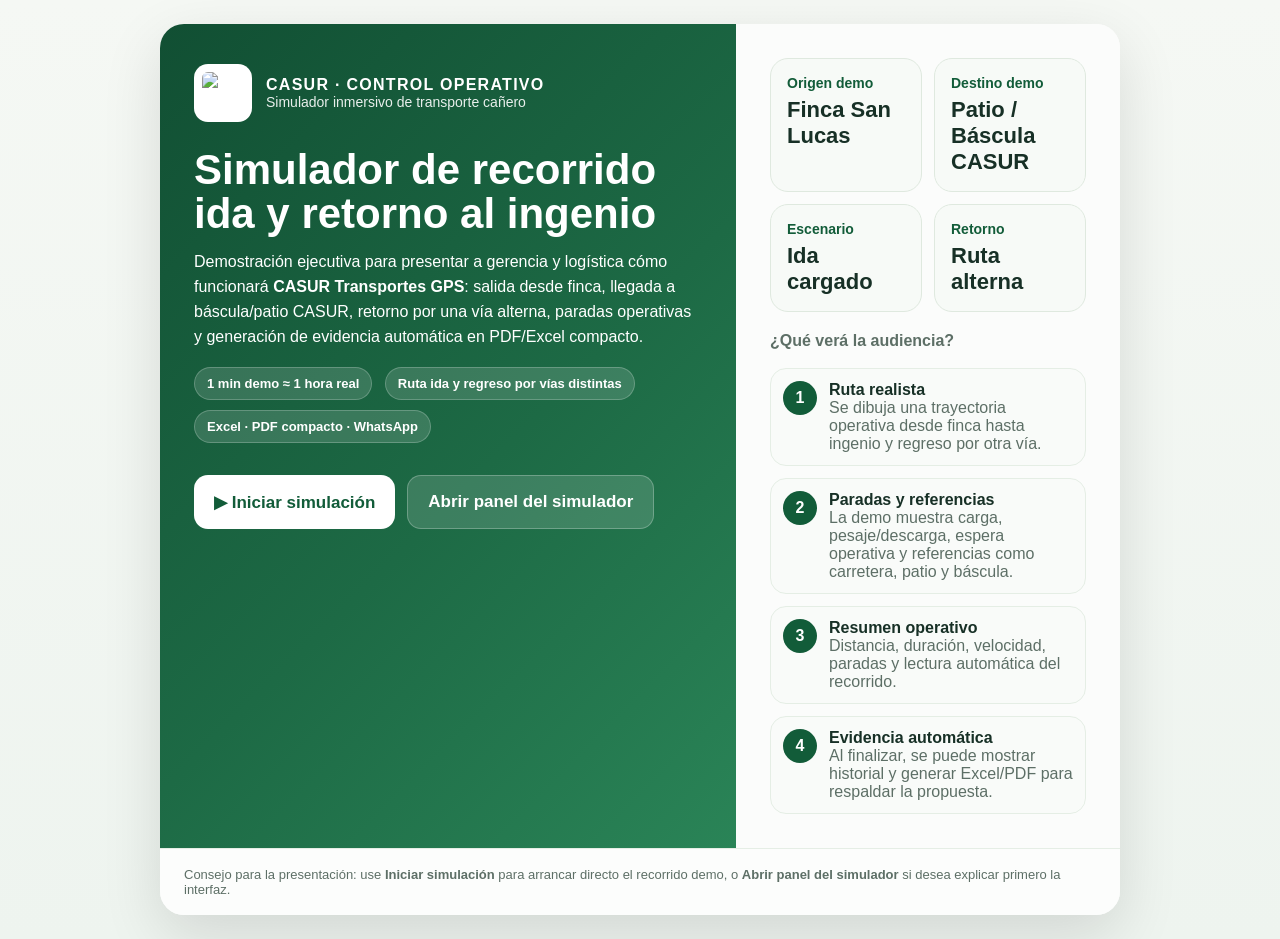
==== commit 393edf69: "Add files via upload" ====
--- a/index.html
+++ b/index.html
@@ -2,178 +2,65 @@
 <html lang="es">
 <head>
   <meta charset="utf-8" />
-  <meta name="viewport" content="width=device-width, initial-scale=1, viewport-fit=cover" />
-  <meta name="theme-color" content="#123C2C" />
-  <meta name="description" content="CASUR Transportes GPS · recorridos, lotes, fincas, paradas, referencias y reportes operativos." />
-  <title>CASUR Transportes GPS</title>
+  <meta name="viewport" content="width=device-width, initial-scale=1" />
+  <title>CASUR Transportes GPS · Simulador V2</title>
+  <meta name="theme-color" content="#0f5b3a" />
   <link rel="manifest" href="manifest.json" />
   <link rel="icon" href="icons/favicon.png" />
-  <link rel="apple-touch-icon" href="icons/icon-180.png" />
-  <link rel="preconnect" href="https://unpkg.com" />
-  <link rel="preconnect" href="https://cdn.jsdelivr.net" />
-  <link rel="stylesheet" href="styles.css?v=5.4.0" />
-  <script>
-    window.CASUR_BOOT = { version: '5.4.0-referencia-actual', build: 'CASUR_TRANSPORTES_GPS_V5_4_REFERENCIA_ACTUAL' };
-    function loadCss(url){ return new Promise(function(resolve){ var l=document.createElement('link'); l.rel='stylesheet'; l.href=url; l.onload=resolve; l.onerror=resolve; document.head.appendChild(l); }); }
-    function loadScript(url, timeoutMs){
-      return new Promise(function(resolve,reject){
-        var done=false; var s=document.createElement('script'); s.src=url; s.async=false;
-        var t=setTimeout(function(){ if(!done){ done=true; reject(new Error('timeout '+url)); } }, timeoutMs || 12000);
-        s.onload=function(){ if(!done){ done=true; clearTimeout(t); resolve(); } };
-        s.onerror=function(){ if(!done){ done=true; clearTimeout(t); reject(new Error('error '+url)); } };
-        document.head.appendChild(s);
-      });
-    }
-    async function casurLoadLibraries(){
-      try { await loadCss('https://unpkg.com/leaflet@1.9.4/dist/leaflet.css'); }
-      catch(e){ await loadCss('https://cdn.jsdelivr.net/npm/leaflet@1.9.4/dist/leaflet.css'); }
-      try { await loadScript('https://unpkg.com/leaflet@1.9.4/dist/leaflet.js', 12000); }
-      catch(e){ await loadScript('https://cdn.jsdelivr.net/npm/leaflet@1.9.4/dist/leaflet.js', 12000); }
-      try { await loadScript('https://cdn.jsdelivr.net/npm/xlsx-js-style@1.2.0/dist/xlsx.bundle.js', 15000); }
-      catch(e1){ try { await loadScript('https://cdn.jsdelivr.net/npm/xlsx@0.18.5/dist/xlsx.full.min.js', 15000); } catch(e2){ console.warn('SheetJS no disponible; se activará respaldo XLS HTML.', e2); } }
-      try { await loadScript('https://cdn.jsdelivr.net/npm/jspdf@2.5.1/dist/jspdf.umd.min.js', 15000); }
-      catch(eP){ try { await loadScript('https://unpkg.com/jspdf@2.5.1/dist/jspdf.umd.min.js', 15000); } catch(eP2){ console.warn('jsPDF no disponible; el PDF usará respaldo HTML imprimible.', eP2); } }
-      try { await loadScript('https://cdn.jsdelivr.net/npm/jspdf-autotable@3.8.2/dist/jspdf.plugin.autotable.min.js', 12000); }
-      catch(eA){ console.warn('autotable no disponible; el PDF usará tablas simples.', eA); }
-      try { await loadScript('app.js?v=5.4.0', 15000); }
-      catch(e){ document.body.classList.add('boot-error'); document.getElementById('bootMsg').innerHTML = 'No se pudo cargar app.js. Revise conexión, caché o GitHub Pages.'; console.error(e); }
-    }
-    document.addEventListener('DOMContentLoaded', casurLoadLibraries);
-  </script>
+  <style>
+    :root{--bg:#f4f7f3;--green:#125c39;--green2:#1e7a4a;--gold:#d9a520;--text:#173026;--muted:#5d6f66;--card:#ffffff}
+    *{box-sizing:border-box} body{margin:0;font-family:Inter,Arial,sans-serif;background:linear-gradient(180deg,#f5f8f4 0,#eef4ef 100%);color:var(--text)}
+    .wrap{min-height:100vh;display:flex;align-items:center;justify-content:center;padding:24px}
+    .card{width:min(960px,100%);background:var(--card);border-radius:24px;box-shadow:0 20px 60px rgba(0,0,0,.12);overflow:hidden}
+    .hero{display:grid;grid-template-columns:1.2fr .8fr;gap:0;min-height:520px}
+    .left{padding:40px 34px;background:linear-gradient(135deg,#114f33 0%,#1d6a45 55%,#2a8457 100%);color:#fff}
+    .brand{display:flex;align-items:center;gap:14px;margin-bottom:26px}.brand img{width:58px;height:58px;border-radius:14px;background:#fff;padding:8px}
+    h1{font-size:clamp(28px,5vw,42px);line-height:1.05;margin:0 0 14px;font-weight:900} p{font-size:16px;line-height:1.55;margin:0 0 18px}
+    .pill{display:inline-block;background:rgba(255,255,255,.14);border:1px solid rgba(255,255,255,.22);padding:8px 12px;border-radius:999px;font-size:13px;font-weight:700;margin:0 8px 10px 0}
+    .cta{display:flex;flex-wrap:wrap;gap:12px;margin-top:22px}.btn{appearance:none;border:none;border-radius:14px;padding:16px 20px;font-size:17px;font-weight:800;text-decoration:none;display:inline-flex;align-items:center;justify-content:center;gap:10px;cursor:pointer}
+    .btn-primary{background:#fff;color:var(--green)} .btn-secondary{background:rgba(255,255,255,.14);color:#fff;border:1px solid rgba(255,255,255,.25)}
+    .right{padding:34px;background:#fbfcfb}.kpi{display:grid;grid-template-columns:repeat(2,minmax(0,1fr));gap:12px;margin-bottom:20px}.tile{background:#f7faf7;border:1px solid #dfe9df;border-radius:18px;padding:16px}.tile b{display:block;color:var(--green);font-size:14px;margin-bottom:6px}.tile span{font-size:22px;font-weight:900;color:#173026}
+    .steps{margin:18px 0 0;padding:0;list-style:none;display:grid;gap:12px}.steps li{display:grid;grid-template-columns:34px 1fr;gap:12px;align-items:start;background:#f9fbf9;border:1px solid #e5eee5;border-radius:16px;padding:12px}.num{width:34px;height:34px;border-radius:999px;background:var(--green);color:#fff;display:flex;align-items:center;justify-content:center;font-weight:900}.muted{color:var(--muted)}
+    .footer{padding:18px 24px;border-top:1px solid #e5eee5;background:#fcfdfc;color:var(--muted);font-size:13px}
+    @media (max-width:860px){.hero{grid-template-columns:1fr}.left,.right{padding:26px}}
+  </style>
 </head>
-<body class="mode-driver">
-  <div id="appShell" class="app-shell">
-    <header class="topbar">
-      <div class="brand">
-        <img src="assets/logo_casur.png" alt="CASUR" onerror="this.style.display='none'" />
-        <div>
-          <div class="eyebrow">CASUR · Transporte</div>
-          <h1>Transportes GPS</h1>
-        </div>
+<body>
+  <div class="wrap">
+    <div class="card">
+      <div class="hero">
+        <section class="left">
+          <div class="brand"><img src="assets/logo_casur.png" alt="CASUR" /><div><div style="font-weight:900;letter-spacing:.08em">CASUR · CONTROL OPERATIVO</div><div style="opacity:.9;font-size:14px">Simulador inmersivo de transporte cañero</div></div></div>
+          <h1>Simulador de recorrido<br>ida y retorno al ingenio</h1>
+          <p>Demostración ejecutiva para presentar a gerencia y logística cómo funcionará <b>CASUR Transportes GPS</b>: salida desde finca, llegada a báscula/patio CASUR, retorno por una vía alterna, paradas operativas y generación de evidencia automática en PDF/Excel compacto.</p>
+          <div>
+            <span class="pill">1 min demo ≈ 1 hora real</span>
+            <span class="pill">Ruta ida y regreso por vías distintas</span>
+            <span class="pill">Excel · PDF compacto · WhatsApp</span>
+          </div>
+          <div class="cta">
+            <a class="btn btn-primary" href="app.html?demo=1&autostart=guided">▶ Iniciar simulación</a>
+            <a class="btn btn-secondary" href="app.html?demo=1">Abrir panel del simulador</a>
+          </div>
+        </section>
+        <section class="right">
+          <div class="kpi">
+            <div class="tile"><b>Origen demo</b><span>Finca San Lucas</span></div>
+            <div class="tile"><b>Destino demo</b><span>Patio / Báscula CASUR</span></div>
+            <div class="tile"><b>Escenario</b><span>Ida cargado</span></div>
+            <div class="tile"><b>Retorno</b><span>Ruta alterna</span></div>
+          </div>
+          <div class="muted" style="font-weight:800;margin-bottom:10px">¿Qué verá la audiencia?</div>
+          <ol class="steps">
+            <li><div class="num">1</div><div><b>Ruta realista</b><br><span class="muted">Se dibuja una trayectoria operativa desde finca hasta ingenio y regreso por otra vía.</span></div></li>
+            <li><div class="num">2</div><div><b>Paradas y referencias</b><br><span class="muted">La demo muestra carga, pesaje/descarga, espera operativa y referencias como carretera, patio y báscula.</span></div></li>
+            <li><div class="num">3</div><div><b>Resumen operativo</b><br><span class="muted">Distancia, duración, velocidad, paradas y lectura automática del recorrido.</span></div></li>
+            <li><div class="num">4</div><div><b>Evidencia automática</b><br><span class="muted">Al finalizar, se puede mostrar historial y generar Excel/PDF para respaldar la propuesta.</span></div></li>
+          </ol>
+        </section>
       </div>
-      <div class="top-actions"><button id="btnMode" class="ghost-btn mode-btn" type="button">Modo Supervisor</button><button id="btnInstall" class="ghost-btn hidden" type="button">Instalar</button></div>
-    </header>
-
-    <div id="bootMsg" class="boot-msg">Cargando mapa y módulos de campo…</div>
-
-    <main class="layout">
-      <section class="map-wrap" id="mapWrap">
-        <div id="map" class="map"></div>
-        <div class="map-badges clean" aria-live="polite">
-          <span id="gpsBadge" class="badge danger">GPS detenido</span>
-          <span id="refBadge" class="badge neutral soft-hidden hidden" aria-hidden="true">Sin referencia</span>
-        </div>
-        <div id="compassBox" class="compass-box hidden" aria-label="Referencia norte">
-          <div class="compass-arrow">▲</div>
-          <div>N</div>
-        </div>
-        <div class="map-actions clean-actions">
-          <button id="btnLocate" type="button">📍 Activar GPS</button>
-          <button id="btnFitRoute" type="button">↔ Ver ruta</button>
-        </div>
-      </section>
-
-      <aside id="controlPanel" class="panel collapsed" aria-label="Bitácora de recorrido">
-        <div class="panel-grip" id="panelGrip" title="Abrir o cerrar bitácora"></div>
-        <div class="panel-head compact-head">
-          <div>
-            <div class="eyebrow">Bitácora GPS</div>
-            <h2>Recorrido operativo</h2>
-          </div>
-          <button id="btnCollapse" class="icon-btn" type="button" aria-label="Abrir o cerrar bitácora">⌄</button>
-        </div>
-
-        <section class="status-grid compact-metrics">
-          <article class="metric-card strong"><span>Distancia</span><b id="mDistance">0.00 km</b></article>
-          <article class="metric-card"><span>Duración</span><b id="mDuration">00:00:00</b></article>
-          <article class="metric-card"><span>Velocidad</span><b id="mSpeed">0.0 km/h</b></article>
-          <article class="metric-card"><span>Paradas</span><b id="mStops">0</b></article>
-        </section>
-
-        <div id="locationLine" class="location-line" aria-live="polite">
-          <span class="location-kicker">Ubicación</span>
-          <b>Sin punto GPS</b>
-          <small>Active GPS para mostrar finca, lote o referencia cercana.</small>
-        </div>
-
-        <section class="buttons-card flat main-actions">
-          <button id="btnStart" class="primary-btn" type="button">▶ Iniciar recorrido</button>
-          <button id="btnStop" class="danger-btn hidden" type="button">■ Finalizar recorrido</button>
-          <button id="btnMarkPlace" class="secondary-btn important" type="button">📍 Marcar lugar</button>
-          <button id="btnSaveCheckpoint" class="secondary-btn" type="button">★ Punto clave</button>
-        </section>
-
-        <section id="driverGuide" class="driver-guide" aria-label="Guía rápida del conductor">
-          <b>Uso rápido:</b> llene conductor/placa, active GPS, inicie, finalice y descargue Excel/PDF.
-        </section>
-
-        <details id="tripDataBlock" class="control-block driver-main" open>
-          <summary>Datos del viaje</summary>
-          <div class="form-grid compact-fields">
-            <label>Conductor<input id="driver" autocomplete="name" placeholder="Nombre" /></label>
-            <label>Placa<input id="plate" placeholder="Ej. M 000000" /></label>
-            <label>Equipo<input id="equipment" placeholder="Código" /></label>
-            <label>Tipo<select id="tripType"><option>Caña</option><option>Insumos</option><option>Personal</option><option>Maquinaria</option><option>Otro</option></select></label>
-            <label>Origen<input id="origin" placeholder="Finca / patio" /></label>
-            <label>Destino<input id="destination" placeholder="Ingenio / finca" /></label>
-            <label class="span2">Observación inicial<textarea id="initialNote" rows="2" placeholder="Orden, condición de salida, tarea, etc."></textarea></label>
-          </div>
-        </details>
-
-        <details id="summaryBlock" class="control-block driver-main">
-          <summary>Resumen rápido</summary>
-          <p id="autoReading">Active GPS e inicie un recorrido para generar lectura operativa.</p>
-          <div id="contextBox" class="context-box">Referencia actual: sin punto GPS.</div>
-        </details>
-
-        <details id="exportBlock" class="control-block driver-main">
-          <summary>Descargas y compartir</summary>
-          <div class="exports-card flat-exports">
-            <button id="btnPdf" type="button">📄 PDF del recorrido</button>
-            <button id="btnExcel" type="button">📘 Excel recorrido</button>
-            <button id="btnShare" type="button">📲 Compartir por WhatsApp</button>
-            <button id="btnReport" type="button">🖨 Imprimir</button>
-            <button id="btnCard" type="button">🖼 Imagen resumen</button>
-            <button id="btnWhatsapp" type="button">💬 Solo texto</button>
-          </div>
-          <div class="technical-note">“Compartir por WhatsApp” adjunta el PDF y el Excel directamente en teléfonos compatibles. Si el teléfono no permite adjuntar, la app descarga los archivos y abre WhatsApp con el resumen en texto para que los anexe.</div>
-        </details>
-
-        <details id="historyBlock" class="control-block supervisor-only">
-          <summary>Historial de recorridos</summary>
-          <div class="history-tools">
-            <button id="btnNewTrip" type="button">Nuevo recorrido</button>
-            <button id="btnExportAll" type="button">Excel consolidado</button>
-            <button id="btnClearHistory" type="button">Borrar historial</button>
-          </div>
-          <div id="historyList" class="history-list">Sin recorridos guardados.</div>
-        </details>
-
-        <details id="advancedBlock" class="control-block supervisor-only">
-          <summary>Opciones avanzadas</summary>
-          <div class="advanced-actions">
-            <button id="btnRestartGps" class="secondary-btn" type="button">Reiniciar GPS</button>
-            <button id="btnToggleNorth" class="secondary-btn" type="button">Mostrar norte</button>
-            <button id="btnToggleLots" class="secondary-btn" type="button">Mostrar/Ocultar lotes</button>
-          </div>
-          <div class="form-grid config-mini">
-            <label>Guardar cada seg.<input id="cfgMinSec" type="number" min="2" max="30" step="1" value="4" /></label>
-            <label>o cada metros<input id="cfgMinMeters" type="number" min="3" max="100" step="1" value="8" /></label>
-            <label>Parada desde min.<input id="cfgStopMin" type="number" min="1" max="30" step="1" value="3" /></label>
-            <label>Vel. parada km/h<input id="cfgStopSpeed" type="number" min="0" max="10" step="0.5" value="3" /></label>
-            <label>Precisión baja m<input id="cfgBadAcc" type="number" min="20" max="300" step="5" value="60" /></label>
-            <label>Alerta pausa min.<input id="cfgGapMin" type="number" min="1" max="60" step="1" value="3" /></label>
-          </div>
-          <div class="technical-note">Opciones para supervisión. En modo conductor estas funciones permanecen ocultas para mantener la pantalla simple.</div>
-        </details>
-      </aside>
-    </main>
-
-    <div id="activeBar" class="active-bar hidden">
-      <b>GPS activo</b><span id="activeBarText">Recorrido en proceso</span><button id="btnStopBar" type="button">Finalizar</button>
+      <div class="footer">Consejo para la presentación: use <b>Iniciar simulación</b> para arrancar directo el recorrido demo, o <b>Abrir panel del simulador</b> si desea explicar primero la interfaz.</div>
     </div>
-
-    <div id="toast" class="toast hidden"></div>
   </div>
 </body>
 </html>
